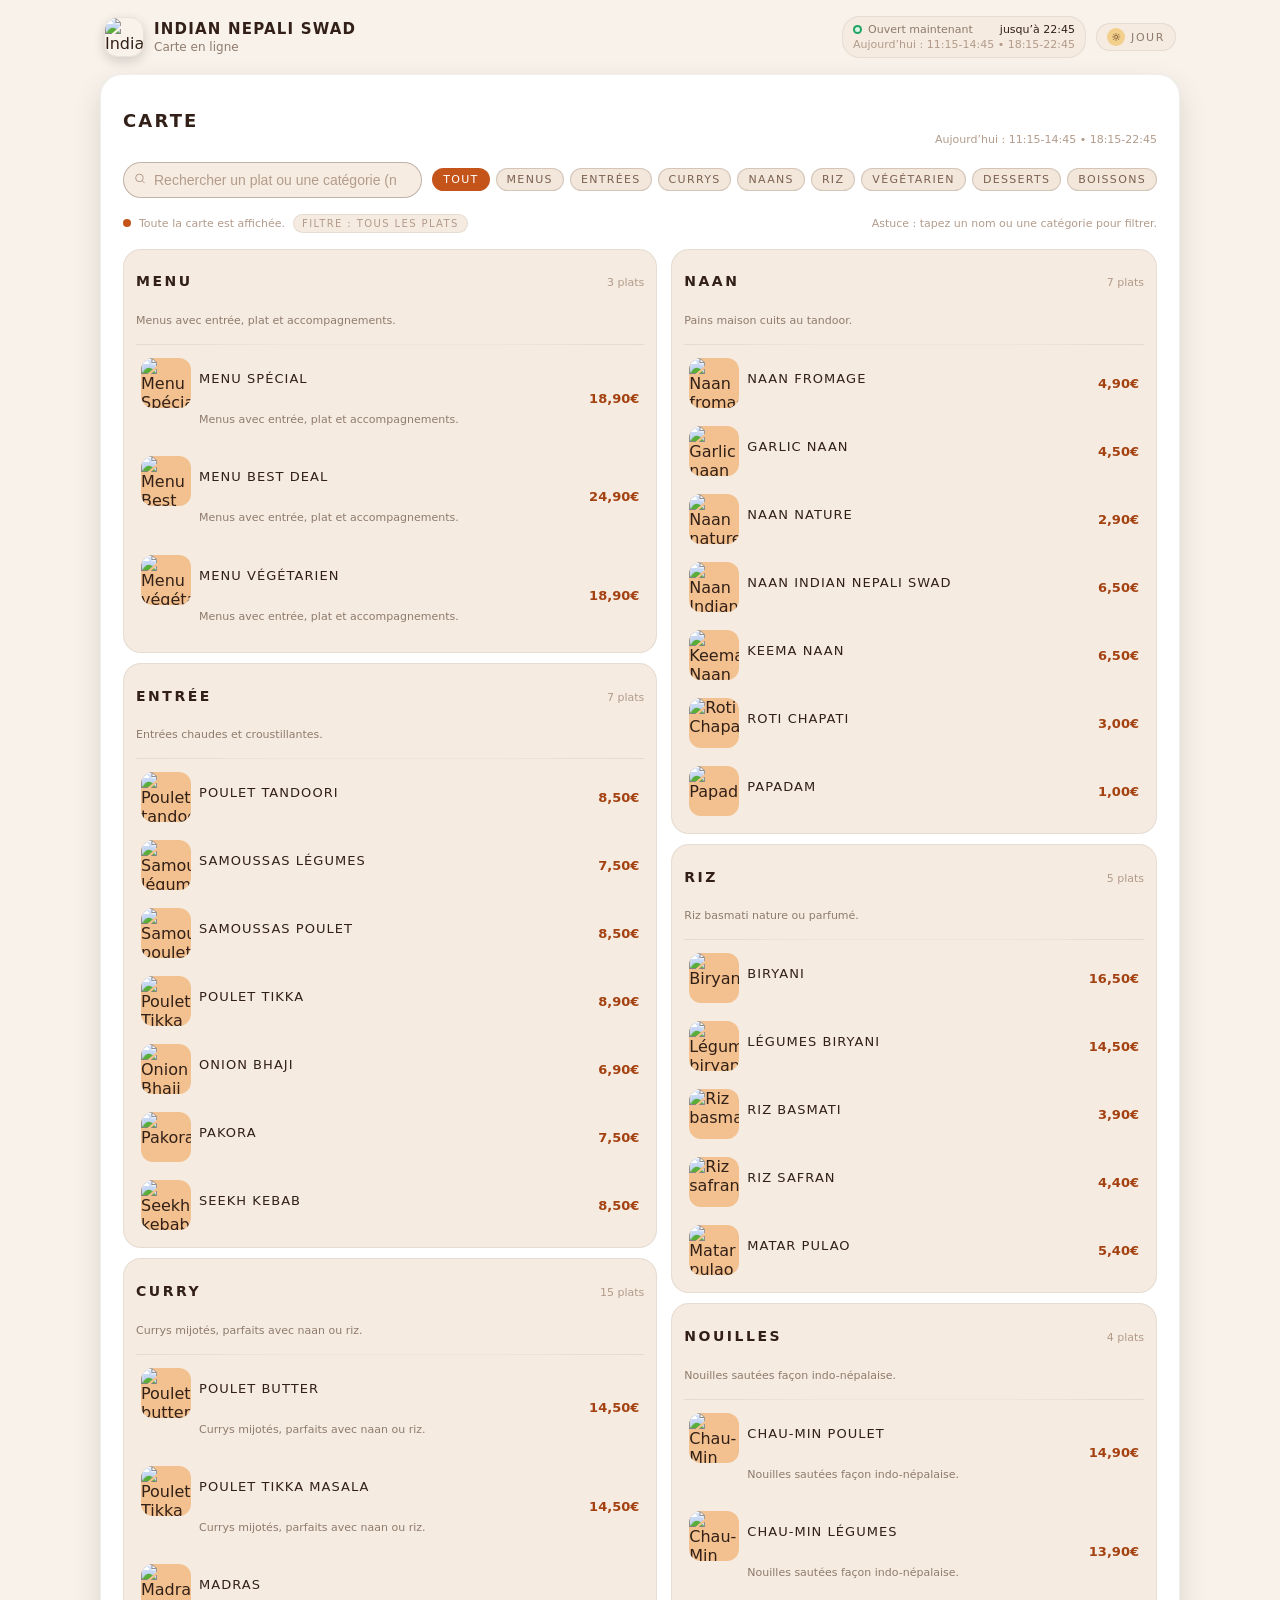
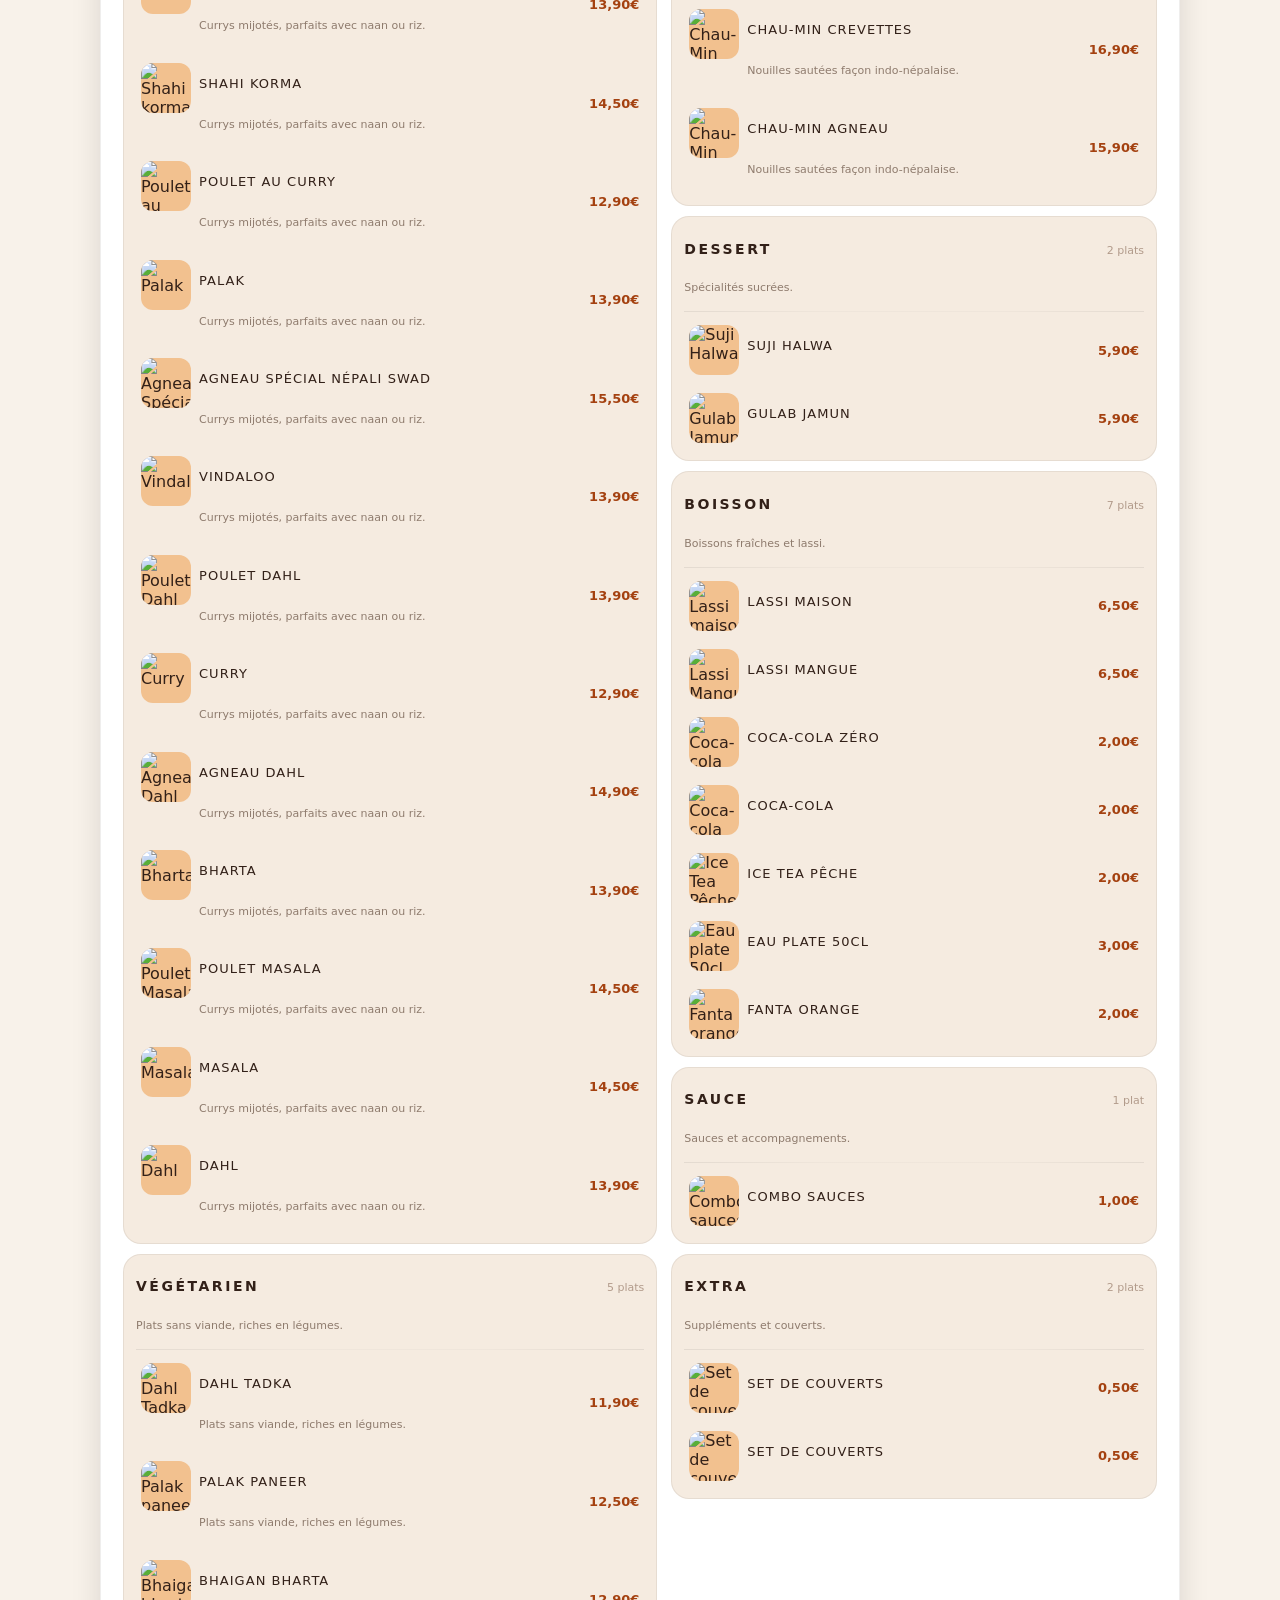
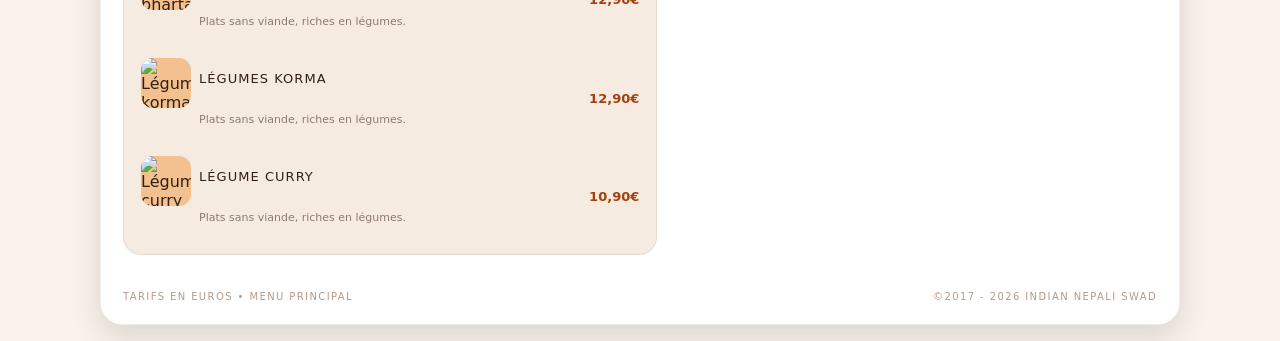
==== menu/index.html @ db327023 "Change greeting from 'Hello' to 'Goodbye'" ====
<!DOCTYPE html>
<html lang="fr">
<head>
  <meta charset="UTF-8">
  <title>Indian Nepali Swad – Carte en ligne</title>
  <meta name="viewport" content="width=device-width, initial-scale=1">

  <style>
    /* =========================================================================
       THEME TOKENS
       ========================================================================= */

    :root {
      --page-max-width: 1080px;

      --radius-xl: 22px;
      --radius-lg: 18px;
      --radius-md: 12px;
      --radius-pill: 999px;

      --transition-fast: 0.15s ease-out;
      --transition-med: 0.22s ease-out;

      --font-sans: system-ui, -apple-system, BlinkMacSystemFont, "SF Pro Text",
        "Segoe UI", sans-serif;

      /* LIGHT THEME */
      --bg-page: #f8f2ea;
      --bg-surface: #ffffff;
      --bg-soft: #f5ebe0;
      --bg-muted: #f1e3d5;

      --border-subtle: rgba(55, 37, 25, 0.08);
      --border-strong: rgba(55, 37, 25, 0.18);

      --text-main: #322018;
      --text-soft: #8e7b6d;
      --text-mute: #b29b8b;

      --accent: #c4541a;
      --accent-soft: rgba(197, 84, 26, 0.1);
      --accent-strong: #a44110;
      --accent-border: rgba(197, 84, 26, 0.4);

      --price-color: #a44110;

      --chip-bg: #f3e6da;
      --chip-border: rgba(50, 30, 18, 0.16);
      --chip-text: #7b6252;
      --chip-active-bg: #c4541a;
      --chip-active-text: #ffffff;

      --search-bg: #f7ece1;
      --search-border: rgba(50, 30, 18, 0.28);
      --search-placeholder: #b39c8b;

      --item-bg-hover: rgba(197, 84, 26, 0.04);
      --item-border: rgba(50, 30, 18, 0.08);
    }

    :root[data-theme="dark"] {
      --bg-page: #110f10;
      --bg-surface: #181416;
      --bg-soft: #211b1e;
      --bg-muted: #241c1f;

      --border-subtle: rgba(255, 255, 255, 0.06);
      --border-strong: rgba(255, 255, 255, 0.14);

      --text-main: #f6ede4;
      --text-soft: #c3b2a6;
      --text-mute: #9b8776;

      --accent: #ff9442;
      --accent-soft: rgba(255, 148, 66, 0.12);
      --accent-strong: #ffc25e;
      --accent-border: rgba(255, 194, 94, 0.6);

      --price-color: #ffc25e;

      --chip-bg: #22181d;
      --chip-border: rgba(255, 255, 255, 0.14);
      --chip-text: #d1bfb0;
      --chip-active-bg: #ff9442;
      --chip-active-text: #1b0f0b;

      --search-bg: #241c21;
      --search-border: rgba(255, 255, 255, 0.24);
      --search-placeholder: #a38d7c;

      --item-bg-hover: rgba(255, 148, 66, 0.09);
      --item-border: rgba(255, 255, 255, 0.1);
    }

    /* =========================================================================
       BASE
       ========================================================================= */

    *, *::before, *::after {
      box-sizing: border-box;
    }

    html, body {
      margin: 0;
      padding: 0;
    }

    body {
      font-family: var(--font-sans);
      background: var(--bg-page);
      color: var(--text-main);
      min-height: 100vh;
      display: flex;
      justify-content: center;
      padding: 16px;
      transition: background var(--transition-med), color var(--transition-med);
    }

    img {
      max-width: 100%;
      display: block;
    }

    button {
      font-family: inherit;
    }

    a {
      color: inherit;
      text-decoration: none;
    }

    /* =========================================================================
       LAYOUT
       ========================================================================= */

    .app {
      width: 100%;
      max-width: var(--page-max-width);
      margin: 0 auto;
      display: flex;
      flex-direction: column;
      gap: 14px;
    }

    @media (min-width: 900px) {
      .app {
        gap: 16px;
      }
    }

    /* =========================================================================
       HEADER (logo + theme + horaires)
       ========================================================================= */

    .top-bar {
      display: flex;
      align-items: center;
      justify-content: space-between;
      gap: 12px;
      padding-inline: 4px;
    }

    .brand-side {
      display: flex;
      align-items: center;
      gap: 10px;
    }

    .brand-logo {
      width: 40px;
      height: 40px;
      border-radius: 14px;
      overflow: hidden;
      border: 1px solid var(--border-subtle);
      box-shadow: 0 4px 12px rgba(0, 0, 0, 0.16);
      flex-shrink: 0;
    }

    .brand-logo img {
      width: 100%;
      height: 100%;
      object-fit: cover;
    }

    .brand-text {
      display: flex;
      flex-direction: column;
      gap: 2px;
    }

    .brand-name {
      font-size: 15px;
      font-weight: 600;
      letter-spacing: 0.08em;
      text-transform: uppercase;
    }

    .brand-sub {
      font-size: 12px;
      color: var(--text-soft);
    }

    .right-side {
      display: flex;
      align-items: center;
      gap: 10px;
    }

    .hours-badge {
      display: inline-flex;
      flex-direction: column;
      gap: 2px;
      padding: 6px 10px;
      border-radius: var(--radius-lg);
      border: 1px solid var(--border-subtle);
      background: var(--bg-soft);
      font-size: 11px;
      color: var(--text-soft);
      min-width: 150px;
    }

    .hours-line {
      display: flex;
      align-items: center;
      justify-content: space-between;
      gap: 6px;
    }

    .hours-status {
      display: inline-flex;
      align-items: center;
      gap: 6px;
    }

    .status-dot {
      width: 9px;
      height: 9px;
      border-radius: 50%;
      background: #1fa463;
      position: relative;
    }

    .status-dot::after {
      content: "";
      position: absolute;
      inset: 2px;
      border-radius: inherit;
      background: #dbf6e7;
    }

    :root[data-theme="dark"] .status-dot::after {
      background: #13261a;
    }

    .hours-label {
      font-size: 11px;
    }

    .hours-now {
      font-weight: 500;
      color: var(--text-main);
    }

    .hours-range {
      font-size: 11px;
      color: var(--text-mute);
    }

    .theme-toggle {
      border-radius: var(--radius-pill);
      border: 1px solid var(--border-subtle);
      background: var(--bg-soft);
      padding: 4px 8px;
      display: inline-flex;
      align-items: center;
      gap: 6px;
      cursor: pointer;
      font-size: 11px;
      color: var(--text-soft);
      transition: background var(--transition-fast), border-color var(--transition-fast), color var(--transition-fast);
      min-width: 80px;
      justify-content: center;
    }

    .theme-toggle-thumb {
      width: 18px;
      height: 18px;
      border-radius: 50%;
      background: #f3cf8c;
      display: flex;
      align-items: center;
      justify-content: center;
      font-size: 11px;
      color: #4e2a11;
    }

    :root[data-theme="dark"] .theme-toggle-thumb {
      background: #f7d889;
    }

    .theme-toggle-label {
      text-transform: uppercase;
      letter-spacing: 0.14em;
    }

    /* =========================================================================
       SHEET
       ========================================================================= */

    .sheet {
      background: var(--bg-surface);
      border-radius: var(--radius-xl);
      border: 1px solid var(--border-subtle);
      box-shadow: 0 12px 30px rgba(0, 0, 0, 0.12);
      padding: 16px 14px 18px;
      display: flex;
      flex-direction: column;
      gap: 14px;
      position: relative;
      overflow: hidden;
    }

    :root[data-theme="dark"] .sheet {
      box-shadow: 0 16px 40px rgba(0, 0, 0, 0.7);
    }

    @media (min-width: 900px) {
      .sheet {
        padding: 20px 22px 22px;
        gap: 16px;
      }
    }

    .sheet-inner {
      position: relative;
      z-index: 1;
      display: flex;
      flex-direction: column;
      gap: 16px;
    }

    /* =========================================================================
       SHEET TITLE
       ========================================================================= */

    .sheet-header {
      display: flex;
      flex-wrap: wrap;
      align-items: flex-end;
      justify-content: space-between;
      gap: 10px;
    }

    .sheet-title-block {
      display: flex;
      flex-direction: column;
      gap: 4px;
    }

    .sheet-title {
      font-size: 18px;
      font-weight: 600;
      letter-spacing: 0.12em;
      text-transform: uppercase;
    }

    .sheet-subtitle {
      font-size: 12px;
      color: var(--text-soft);
      max-width: 340px;
      line-height: 1.4;
    }

    .sheet-meta {
      font-size: 11px;
      color: var(--text-mute);
      text-align: right;
    }

    /* =========================================================================
       SEARCH & FILTERS
       ========================================================================= */

    .search-row {
      display: flex;
      flex-wrap: wrap;
      align-items: center;
      justify-content: space-between;
      gap: 10px;
    }

    .search-box {
      flex: 1 1 240px;
      min-width: 220px;
      position: relative;
    }

    .search-input {
      width: 100%;
      border-radius: var(--radius-pill);
      border: 1px solid var(--search-border);
      background: var(--search-bg);
      padding: 9px 10px 9px 30px;
      font-size: 14px;
      color: var(--text-main);
      outline: none;
      transition: border-color var(--transition-fast), box-shadow var(--transition-fast), background var(--transition-fast);
    }

    .search-input::placeholder {
      color: var(--search-placeholder);
    }

    .search-input:focus {
      border-color: var(--accent-border);
      box-shadow: 0 0 0 1px var(--accent-border);
      background: #fff9f1;
    }

    :root[data-theme="dark"] .search-input:focus {
      background: #2a2226;
    }

    .search-icon {
      position: absolute;
      left: 10px;
      top: 50%;
      transform: translateY(-50%);
      pointer-events: none;
    }

    .search-icon svg {
      width: 14px;
      height: 14px;
      stroke: var(--text-mute);
      stroke-width: 1.7;
      fill: none;
    }

    .chips-row {
      display: flex;
      flex-wrap: wrap;
      gap: 6px;
      justify-content: flex-end;
    }

    .chip {
      border-radius: var(--radius-pill);
      border: 1px solid var(--chip-border);
      background: var(--chip-bg);
      color: var(--chip-text);
      padding: 4px 10px;
      font-size: 11px;
      cursor: pointer;
      text-transform: uppercase;
      letter-spacing: 0.12em;
      transition: background var(--transition-fast), color var(--transition-fast), border-color var(--transition-fast), transform var(--transition-fast);
      white-space: nowrap;
    }

    .chip:hover {
      transform: translateY(-1px);
      border-color: var(--accent-border);
    }

    .chip--active {
      background: var(--chip-active-bg);
      color: var(--chip-active-text);
      border-color: transparent;
    }

    /* =========================================================================
       STATUS
       ========================================================================= */

    .search-status {
      font-size: 11px;
      color: var(--text-mute);
      display: flex;
      align-items: center;
      justify-content: space-between;
      flex-wrap: wrap;
      gap: 6px;
    }

    .search-status-left {
      display: flex;
      align-items: center;
      gap: 8px;
      flex-wrap: wrap;
    }

    .status-dot-small {
      width: 8px;
      height: 8px;
      border-radius: 50%;
      background: var(--accent);
    }

    .status-pill {
      border-radius: var(--radius-pill);
      border: 1px solid var(--border-subtle);
      background: var(--bg-soft);
      padding: 3px 8px;
      text-transform: uppercase;
      letter-spacing: 0.14em;
      font-size: 10px;
    }

    .search-status-right strong {
      color: var(--accent-strong);
    }

    /* =========================================================================
       GRID SECTIONS
       ========================================================================= */

    .sections-grid {
      display: grid;
      grid-template-columns: minmax(0, 1.1fr) minmax(0, 1fr);
      gap: 14px;
    }

    @media (max-width: 840px) {
      .sections-grid {
        grid-template-columns: minmax(0, 1fr);
      }
    }

    .sections-column {
      display: flex;
      flex-direction: column;
      gap: 10px;
    }

    .section-card {
      border-radius: var(--radius-lg);
      border: 1px solid var(--border-subtle);
      background: var(--bg-soft);
      padding: 10px 10px 8px;
      display: flex;
      flex-direction: column;
      gap: 6px;
    }

    @media (min-width: 900px) {
      .section-card {
        padding: 12px 12px 10px;
      }
    }

    .section-header {
      display: flex;
      align-items: baseline;
      justify-content: space-between;
      gap: 10px;
    }

    .section-head-left {
      display: flex;
      flex-direction: column;
      gap: 2px;
    }

    .section-title {
      font-size: 14px;
      text-transform: uppercase;
      letter-spacing: 0.18em;
    }

    .section-subtitle {
      font-size: 11px;
      color: var(--text-soft);
    }

    .section-count {
      font-size: 11px;
      color: var(--text-mute);
      white-space: nowrap;
    }

    .section-divider {
      height: 1px;
      background: linear-gradient(
        90deg,
        rgba(0, 0, 0, 0.12),
        rgba(0, 0, 0, 0.04) 30%,
        rgba(0, 0, 0, 0.04) 70%,
        rgba(0, 0, 0, 0.12)
      );
      opacity: 0.6;
    }

    :root[data-theme="dark"] .section-divider {
      background: linear-gradient(
        90deg,
        rgba(255, 255, 255, 0.16),
        rgba(255, 255, 255, 0.04) 30%,
        rgba(255, 255, 255, 0.04) 70%,
        rgba(255, 255, 255, 0.16)
      );
    }

    .section-list {
      display: flex;
      flex-direction: column;
      gap: 4px;
    }

    /* =========================================================================
       MENU ITEM
       ========================================================================= */

    .menu-item {
      position: relative;
      display: grid;
      grid-template-columns: minmax(0, 1.6fr) auto;
      gap: 6px 10px;
      align-items: center;
      border-radius: var(--radius-md);
      padding: 6px 4px;
      border: 1px solid transparent;
      transition: background var(--transition-fast), border-color var(--transition-fast), box-shadow var(--transition-fast), transform var(--transition-fast);
      cursor: pointer;
    }

    .menu-item-main {
      display: flex;
      align-items: flex-start;
      gap: 8px;
      min-width: 0;
    }

    .menu-item-media {
      width: 50px;
      height: 50px;
      border-radius: var(--radius-md);
      overflow: hidden;
      background: #f2c18f;
      flex-shrink: 0;
    }

    .menu-item-img {
      width: 100%;
      height: 100%;
      object-fit: cover;
      display: block;
      transition: transform var(--transition-med), opacity var(--transition-med);
    }

    .menu-item-text {
      min-width: 0;
      display: flex;
      flex-direction: column;
      gap: 2px;
    }

    .menu-item-name {
      font-size: 13px;
      text-transform: uppercase;
      letter-spacing: 0.08em;
      font-weight: 500;
    }

    .menu-item-desc {
      font-size: 11px;
      color: var(--text-soft);
      max-width: 320px;
      line-height: 1.4;
    }

    .menu-item-price {
      font-size: 13px;
      font-weight: 600;
      color: var(--price-color);
      text-align: right;
      white-space: nowrap;
    }

    .menu-item::after {
      content: "";
      position: absolute;
      inset: 0;
      border-radius: inherit;
      border: 1px solid transparent;
      pointer-events: none;
      transition: border-color var(--transition-fast), box-shadow var(--transition-fast);
    }

    .menu-item:hover {
      background: var(--item-bg-hover);
      border-color: var(--item-border);
      box-shadow: 0 6px 18px rgba(0, 0, 0, 0.12);
      transform: translateY(-1px);
    }

    .menu-item:hover::after {
      border-color: var(--accent-border);
      box-shadow: 0 0 0 1px var(--accent-border);
    }

    .menu-item:hover .menu-item-img {
      transform: scale(1.05);
      opacity: 0.96;
    }

    .menu-item-link {
      position: absolute;
      inset: 0;
      z-index: 2;
    }

    @media (max-width: 520px) {
      .menu-item {
        grid-template-columns: minmax(0, 1.5fr) auto;
        padding-inline: 2px;
      }
      .menu-item-media {
        width: 46px;
        height: 46px;
      }
      .menu-item-name {
        font-size: 12px;
      }
      .menu-item-price {
        font-size: 12px;
      }
      .menu-item-desc {
        font-size: 10px;
      }
    }

    /* =========================================================================
       EMPTY NOTICE
       ========================================================================= */

    .empty-notice {
      margin-top: 6px;
      border-radius: var(--radius-md);
      border: 1px dashed var(--border-strong);
      background: var(--bg-soft);
      padding: 8px 10px;
      font-size: 11px;
      color: var(--text-soft);
    }

    .empty-notice strong {
      color: var(--accent-strong);
    }

    .empty-notice small {
      display: block;
      margin-top: 4px;
      font-size: 10px;
      text-transform: uppercase;
      letter-spacing: 0.14em;
    }

    /* =========================================================================
       FOOTER
       ========================================================================= */

    .sheet-footer {
      font-size: 10px;
      color: var(--text-mute);
      display: flex;
      align-items: center;
      justify-content: space-between;
      flex-wrap: wrap;
      gap: 6px;
      padding-top: 4px;
      text-transform: uppercase;
      letter-spacing: 0.14em;
    }

    .sheet-footer strong {
      color: var(--accent-strong);
    }
  </style>
</head>

<body>
<div class="app">

  <!-- HEADER -->
  <header class="top-bar">
    <div class="brand-side">
      <a href="https://www.indian-nepaliswad.fr/" class="brand-logo" aria-label="Indian Nepali Swad – site officiel">
        <img src="https://www.indian-nepaliswad.fr/etc/apple-touch-icon.png" alt="Indian Nepali Swad logo">
      </a>
      <div class="brand-text">
        <div class="brand-name">Indian Nepali Swad</div>
        <div class="brand-sub">Carte en ligne</div>
      </div>
    </div>

    <div class="right-side">
      <div class="hours-badge" aria-live="polite" id="hoursBadge">
        <div class="hours-line">
          <div class="hours-status">
            <div class="status-dot" id="statusDot" aria-hidden="true"></div>
            <span class="hours-label" id="statusLabel">Chargement…</span>
          </div>
          <span class="hours-now" id="hoursNow"></span>
        </div>
        <div class="hours-range" id="hoursRange">–</div>
      </div>

      <button type="button" class="theme-toggle" id="themeToggle" aria-label="Basculer le thème">
        <div class="theme-toggle-thumb" id="themeThumb">☼</div>
        <span class="theme-toggle-label" id="themeLabel">Jour</span>
      </button>
    </div>
  </header>

  <!-- SHEET -->
  <main class="sheet">
    <div class="sheet-inner">

      <!-- TITLE -->
      <section class="sheet-header">
        <div class="sheet-title-block">
          <h1 class="sheet-title">Carte</h1>
        </div>
        <div class="sheet-meta" id="sheetMeta">
          – 
        </div>
      </section>

      <!-- SEARCH / FILTERS -->
      <section class="search-row" aria-label="Recherche et filtres">
        <div class="search-box">
          <span class="search-icon">
            <svg viewBox="0 0 24 24" aria-hidden="true">
              <circle cx="11" cy="11" r="6.5"></circle>
              <line x1="16" y1="16" x2="20" y2="20"></line>
            </svg>
          </span>
          <input
            id="searchInput"
            class="search-input"
            type="search"
            autocomplete="off"
            placeholder="Rechercher un plat ou une catégorie (naan, menu, curry...)"
          >
        </div>
        <div class="chips-row" id="chipRow">
          <button class="chip chip--active" type="button" data-tag="all">Tout</button>
          <button class="chip" type="button" data-tag="Menu">Menus</button>
          <button class="chip" type="button" data-tag="Entrée">Entrées</button>
          <button class="chip" type="button" data-tag="Curry">Currys</button>
          <button class="chip" type="button" data-tag="Naan">Naans</button>
          <button class="chip" type="button" data-tag="Riz">Riz</button>
          <button class="chip" type="button" data-tag="Végétarien">Végétarien</button>
          <button class="chip" type="button" data-tag="Dessert">Desserts</button>
          <button class="chip" type="button" data-tag="Boisson">Boissons</button>
        </div>
      </section>

      <!-- STATUS -->
      <section class="search-status" aria-live="polite">
        <div class="search-status-left">
          <span class="status-dot-small"></span>
          <span id="resultCountLabel">Toute la carte est affichée.</span>
          <span class="status-pill" id="activeTagLabel">Filtre : Tous les plats</span>
        </div>
        <div class="search-status-right" id="queryInfoLabel">
          Astuce : tapez quelques lettres d’un plat ou d’une catégorie.
        </div>
      </section>

      <!-- GRID -->
      <section class="sections-grid" aria-label="Sections du menu">
        <div class="sections-column" id="leftColumn"></div>
        <div class="sections-column" id="rightColumn"></div>
      </section>

      <!-- EMPTY NOTICE -->
      <div id="emptyNoticeContainer"></div>

      <!-- FOOTER -->
      <footer class="sheet-footer">
        <span>Tarifs en euros • Menu principal</span>
        <span>&copy;2017 - 2026 Indian Nepali Swad</span>
      </footer>
    </div>
  </main>

</div>

<script>
  // ===========================================================================
  // Storage keys & helper
  // ===========================================================================

  const STORAGE_KEYS = {
    THEME: "ins_theme",
    COOKIES: "ins_cookies",
    SEARCHES: "ins_recent_searches",
    SEARCHES_ENABLED: "ins_searches_enabled"
  };

  const storage = {
    get(key, fallback = null) {
      try {
        const raw = localStorage.getItem(key);
        if (raw === null) return fallback;
        return JSON.parse(raw);
      } catch {
        return fallback;
      }
    },
    set(key, value) {
      try {
        localStorage.setItem(key, JSON.stringify(value));
      } catch {
        // ignore
      }
    }
  };

  // ===========================================================================
  // Horaires
  // ===========================================================================

  const horaires = {
    1: ["11:15-14:45", "18:15-22:45"], // lundi
    2: ["11:15-14:45", "18:15-22:45"], // mardi
    3: ["11:15-14:45", "18:15-22:45"], // mercredi
    4: ["11:15-14:45", "18:15-22:45"], // jeudi
    5: ["11:15-14:45", "18:15-22:45"], // vendredi
    6: ["11:15-14:45", "18:15-22:45"], // samedi
    0: ["11:15-14:45", "18:15-22:45"]  // dimanche
  };

  function parseTimeToMinutes(str) {
    const [h, m] = str.split(":").map(Number);
    return h * 60 + m;
  }

  function isNowInRange(rangeStr) {
    const [start, end] = rangeStr.split("-");
    const now = new Date();
    const minutes = now.getHours() * 60 + now.getMinutes();
    const startM = parseTimeToMinutes(start);
    const endM = parseTimeToMinutes(end);
    return minutes >= startM && minutes <= endM;
  }

  function describeTodayHours() {
    const now = new Date();
    const day = now.getDay(); // 0–6
    const todayRanges = horaires[day];

    if (!todayRanges || !todayRanges.length) {
      return {
        open: false,
        label: "Fermé aujourd’hui",
        now: "",
        full: "–"
      };
    }

    const openNow = todayRanges.some(r => isNowInRange(r));
    const label = openNow ? "Ouvert maintenant" : "Fermé pour le moment";
    const prettyRanges = todayRanges.join(" • ");

    let nowLabel = "";
    if (openNow) {
      const minutes = now.getHours() * 60 + now.getMinutes();
      const [currentRange] = todayRanges.filter(r => isNowInRange(r));
      const [, end] = currentRange.split("-");
      nowLabel = `jusqu’à ${end}`;
    } else {
      nowLabel = "voir horaires";
    }

    return {
      open: openNow,
      label,
      now: nowLabel,
      full: `Aujourd’hui : ${prettyRanges}`
    };
  }

  function updateHoursUI() {
    const statusDot = document.getElementById("statusDot");
    const statusLabel = document.getElementById("statusLabel");
    const hoursNow = document.getElementById("hoursNow");
    const hoursRange = document.getElementById("hoursRange");
    const sheetMeta = document.getElementById("sheetMeta");

    const info = describeTodayHours();
    statusLabel.textContent = info.label;
    hoursNow.textContent = info.now;
    hoursRange.textContent = info.full;
    sheetMeta.textContent = info.full;

    statusDot.style.opacity = info.open ? "1" : "0.4";
  }

  // ===========================================================================
  // Theme
  // ===========================================================================

  const themeToggle = document.getElementById("themeToggle");
  const themeThumb = document.getElementById("themeThumb");
  const themeLabel = document.getElementById("themeLabel");

  function applyTheme(theme) {
    const t = theme === "dark" ? "dark" : "light";
    document.documentElement.setAttribute("data-theme", t);
    themeThumb.textContent = t === "dark" ? "☾" : "☼";
    themeLabel.textContent = t === "dark" ? "Soir" : "Jour";
  }

  function initTheme() {
    const stored = storage.get(STORAGE_KEYS.THEME, null);
    if (stored === "dark" || stored === "light") {
      applyTheme(stored);
    } else {
      const prefersDark = window.matchMedia &&
        window.matchMedia("(prefers-color-scheme: dark)").matches;
      applyTheme(prefersDark ? "dark" : "light");
    }

    themeToggle.addEventListener("click", () => {
      const current = document.documentElement.getAttribute("data-theme") === "dark"
        ? "dark"
        : "light";
      const next = current === "dark" ? "light" : "dark";
      applyTheme(next);
      storage.set(STORAGE_KEYS.THEME, next);
    });
  }

  // ===========================================================================
  // Data
  // ===========================================================================

  const products = [
    {name:"Menu Spécial",price:"18,90€",link:"./menu/?q=Menu+Spécial",image:"https://www.indian-nepaliswad.fr/37%20menu%20special.jpg",tag:"Menu"},
    {name:"Menu Best Deal",price:"24,90€",link:"./menu/?q=Menu+Best+Deal",image:"https://www.indian-nepaliswad.fr/39%20menu%20best%20deal.jpg",tag:"Menu"},
    {name:"Menu végétarien",price:"18,90€",link:"./menu/?q=Menu+végétarien",image:"https://www.indian-nepaliswad.fr/menuveg.jpg",tag:"Menu"},
    {name:"Combo sauces",price:"1,00€",link:"./menu/?q=Combo+de+3+sauces",image:"https://www.indian-nepaliswad.fr/42%20sauces.jpg",tag:"Sauce"},
    {name:"Set de couverts",price:"0,50€",link:"./menu/?q=Set+de+couverts",image:"https://www.indian-nepaliswad.fr/10%20naan%20garlic.jpg",tag:"Extra"},
    {name:"Naan fromage",price:"4,90€",link:"./menu/?q=Naan+fromage",image:"https://www.indian-nepaliswad.fr/12 naan fromage.jpg",tag:"Naan"},
    {name:"Garlic naan",price:"4,50€",link:"./menu/?q=Garlic+naan",image:"https://www.indian-nepaliswad.fr/9%20naan%20nepalais.jpg",tag:"Naan"},
    {name:"Naan nature",price:"2,90€",link:"./menu/?q=Naan+nature",image:"https://www.indian-nepaliswad.fr/11 naan nature.jpg",tag:"Naan"},
    {name:"Naan Indian Nepali Swad",price:"6,50€",link:"./menu/?q=Naan+Indian+Nepali+Swad",image:"https://www.indian-nepaliswad.fr/9 naan nepalais.jpg",tag:"Naan"},
    {name:"Keema Naan",price:"6,50€",link:"./menu/?q=Keema+Naan",image:"https://www.indian-nepaliswad.fr/10 naan garlic.jpg",tag:"Naan"},
    {name:"Roti Chapati",price:"3,00€",link:"./menu/?q=Roti+Chapati",image:"https://www.indian-nepaliswad.fr/etc/apple-touch-icon.png",tag:"Naan"},
    {name:"Papadam",price:"1,00€",link:"./menu/?q=Papadam",image:"https://www.indian-nepaliswad.fr/etc/apple-touch-icon.png",tag:"Naan"},
    {name:"Poulet tandoori",price:"8,50€",link:"./menu/?q=Poulet+tandoori",image:"https://www.indian-nepaliswad.fr/etc/apple-touch-icon.png",tag:"Entrée"},
    {name:"Samoussas légumes",price:"7,50€",link:"./menu/?q=Samoussas+légumes",image:"https://www.indian-nepaliswad.fr/etc/apple-touch-icon.png",tag:"Entrée"},
    {name:"Samoussas poulet",price:"8,50€",link:"./menu/?q=Samoussas+poulet",image:"https://www.indian-nepaliswad.fr/etc/apple-touch-icon.png",tag:"Entrée"},
    {name:"Poulet Tikka",price:"8,90€",link:"./menu/?q=Poulet+Tikka",image:"https://www.indian-nepaliswad.fr/etc/apple-touch-icon.png",tag:"Entrée"},
    {name:"Onion Bhaji",price:"6,90€",link:"./menu/?q=Onion+Bhaji",image:"https://www.indian-nepaliswad.fr/etc/apple-touch-icon.png",tag:"Entrée"},
    {name:"Pakora",price:"7,50€",link:"./menu/?q=Pakora",image:"https://www.indian-nepaliswad.fr/etc/apple-touch-icon.png",tag:"Entrée"},
    {name:"Seekh kebab",price:"8,50€",link:"./menu/?q=Seekh+kebab",image:"https://www.indian-nepaliswad.fr/etc/apple-touch-icon.png",tag:"Entrée"},
    {name:"Poulet butter",price:"14,50€",link:"./menu/?q=Poulet+butter",image:"https://www.indian-nepaliswad.fr/etc/apple-touch-icon.png",tag:"Curry"},
    {name:"Poulet Tikka Masala",price:"14,50€",link:"./menu/?q=Poulet+Tikka+Masala",image:"https://www.indian-nepaliswad.fr/etc/apple-touch-icon.png",tag:"Curry"},
    {name:"Madras",price:"13,90€",link:"./menu/?q=Madras",image:"https://www.indian-nepaliswad.fr/etc/apple-touch-icon.png",tag:"Curry"},
    {name:"Shahi korma",price:"14,50€",link:"./menu/?q=Shahi+korma",image:"https://www.indian-nepaliswad.fr/etc/apple-touch-icon.png",tag:"Curry"},
    {name:"Biryani",price:"16,50€",link:"./menu/?q=Biryani",image:"https://www.indian-nepaliswad.fr/etc/apple-touch-icon.png",tag:"Riz"},
    {name:"Poulet au curry",price:"12,90€",link:"./menu/?q=Poulet+au+curry",image:"https://www.indian-nepaliswad.fr/etc/apple-touch-icon.png",tag:"Curry"},
    {name:"Palak",price:"13,90€",link:"./menu/?q=Palak",image:"https://www.indian-nepaliswad.fr/etc/apple-touch-icon.png",tag:"Curry"},
    {name:"Agneau Spécial Népali Swad",price:"15,50€",link:"./menu/?q=Agneau+Spécial+Népali+Swad",image:"https://www.indian-nepaliswad.fr/etc/apple-touch-icon.png",tag:"Curry"},
    {name:"Vindaloo",price:"13,90€",link:"./menu/?q=Vindaloo",image:"https://www.indian-nepaliswad.fr/etc/apple-touch-icon.png",tag:"Curry"},
    {name:"Poulet Dahl",price:"13,90€",link:"./menu/?q=Poulet+Dahl",image:"https://www.indian-nepaliswad.fr/etc/apple-touch-icon.png",tag:"Curry"},
    {name:"Curry",price:"12,90€",link:"./menu/?q=Curry",image:"https://www.indian-nepaliswad.fr/etc/apple-touch-icon.png",tag:"Curry"},
    {name:"Agneau Dahl",price:"14,90€",link:"./menu/?q=Agneau+Dahl",image:"https://www.indian-nepaliswad.fr/etc/apple-touch-icon.png",tag:"Curry"},
    {name:"Bharta",price:"13,90€",link:"./menu/?q=Bharta",image:"https://www.indian-nepaliswad.fr/etc/apple-touch-icon.png",tag:"Curry"},
    {name:"Poulet Masala",price:"14,50€",link:"./menu/?q=Poulet+Masala",image:"https://www.indian-nepaliswad.fr/etc/apple-touch-icon.png",tag:"Curry"},
    {name:"Masala",price:"14,50€",link:"./menu/?q=Masala",image:"https://www.indian-nepaliswad.fr/etc/apple-touch-icon.png",tag:"Curry"},
    {name:"Dahl",price:"13,90€",link:"./menu/?q=Dahl",image:"https://www.indian-nepaliswad.fr/etc/apple-touch-icon.png",tag:"Curry"},
    {name:"Dahl Tadka",price:"11,90€",link:"./menu/?q=Dahl+Tadka",image:"https://www.indian-nepaliswad.fr/etc/apple-touch-icon.png",tag:"Végétarien"},
    {name:"Palak paneer",price:"12,50€",link:"./menu/?q=Palak+paneer",image:"https://www.indian-nepaliswad.fr/etc/apple-touch-icon.png",tag:"Végétarien"},
    {name:"Bhaigan bharta",price:"12,90€",link:"./menu/?q=Bhaigan+bharta",image:"https://www.indian-nepaliswad.fr/etc/apple-touch-icon.png",tag:"Végétarien"},
    {name:"Légumes biryani",price:"14,50€",link:"./menu/?q=Légumes+biryani",image:"https://www.indian-nepaliswad.fr/etc/apple-touch-icon.png",tag:"Riz"},
    {name:"Légumes korma",price:"12,90€",link:"./menu/?q=Légumes+korma",image:"https://www.indian-nepaliswad.fr/etc/apple-touch-icon.png",tag:"Végétarien"},
    {name:"Légume curry",price:"10,90€",link:"./menu/?q=Légume+curry",image:"https://www.indian-nepaliswad.fr/etc/apple-touch-icon.png",tag:"Végétarien"},
    {name:"Chau-Min poulet",price:"14,90€",link:"./menu/?q=Chau-Min+poulet",image:"https://www.indian-nepaliswad.fr/etc/apple-touch-icon.png",tag:"Nouilles"},
    {name:"Chau-Min légumes",price:"13,90€",link:"./menu/?q=Chau-Min+légumes",image:"https://www.indian-nepaliswad.fr/etc/apple-touch-icon.png",tag:"Nouilles"},
    {name:"Chau-Min crevettes",price:"16,90€",link:"./menu/?q=Chau-Min+crevettes",image:"https://www.indian-nepaliswad.fr/etc/apple-touch-icon.png",tag:"Nouilles"},
    {name:"Chau-Min agneau",price:"15,90€",link:"./menu/?q=Chau-Min+agneau",image:"https://www.indian-nepaliswad.fr/etc/apple-touch-icon.png",tag:"Nouilles"},
    {name:"Riz basmati",price:"3,90€",link:"./menu/?q=Riz+basmati",image:"https://www.indian-nepaliswad.fr/etc/apple-touch-icon.png",tag:"Riz"},
    {name:"Riz safran",price:"4,40€",link:"./menu/?q=Riz+safran",image:"https://www.indian-nepaliswad.fr/etc/apple-touch-icon.png",tag:"Riz"},
    {name:"Matar pulao",price:"5,40€",link:"./menu/?q=Matar+pulao",image:"https://www.indian-nepaliswad.fr/etc/apple-touch-icon.png",tag:"Riz"},
    {name:"Suji Halwa",price:"5,90€",link:"./menu/?q=Suji+Halwa",image:"https://www.indian-nepaliswad.fr/etc/apple-touch-icon.png",tag:"Dessert"},
    {name:"Gulab Jamun",price:"5,90€",link:"./menu/?q=Gulab+Jamun",image:"https://www.indian-nepaliswad.fr/etc/apple-touch-icon.png",tag:"Dessert"},
    {name:"Lassi maison",price:"6,50€",link:"./menu/?q=Lassi+maison",image:"https://www.indian-nepaliswad.fr/etc/apple-touch-icon.png",tag:"Boisson"},
    {name:"Lassi Mangue",price:"6,50€",link:"./menu/?q=Lassi+Mangue",image:"https://www.indian-nepaliswad.fr/etc/apple-touch-icon.png",tag:"Boisson"},
    {name:"Coca-cola zéro",price:"2,00€",link:"./menu/?q=Coca-cola+zéro",image:"https://www.indian-nepaliswad.fr/etc/apple-touch-icon.png",tag:"Boisson"},
    {name:"Coca-cola",price:"2,00€",link:"./menu/?q=Coca-cola",image:"https://www.indian-nepaliswad.fr/etc/apple-touch-icon.png",tag:"Boisson"},
    {name:"Ice Tea Pêche",price:"2,00€",link:"./menu/?q=Ice+Tea+Pêche",image:"https://www.indian-nepaliswad.fr/etc/apple-touch-icon.png",tag:"Boisson"},
    {name:"Eau plate 50cl",price:"3,00€",link:"./menu/?q=Eau+plate+50cl",image:"https://www.indian-nepaliswad.fr/etc/apple-touch-icon.png",tag:"Boisson"},
    {name:"Fanta orange",price:"2,00€",link:"./menu/?q=Fanta+orange",image:"https://www.indian-nepaliswad.fr/etc/apple-touch-icon.png",tag:"Boisson"},
    {name:"Set de couverts",price:"0,50€",link:"./menu/?q=Set+de+couverts",image:"https://www.indian-nepaliswad.fr/etc/apple-touch-icon.png",tag:"Extra"}
  ];

  const tagDescriptions = {
    "Menu": "Menus avec entrée, plat et accompagnements.",
    "Entrée": "Entrées chaudes et croustillantes.",
    "Curry": "Currys mijotés, parfaits avec naan ou riz.",
    "Naan": "Pains maison cuits au tandoor.",
    "Riz": "Riz basmati nature ou parfumé.",
    "Végétarien": "Plats sans viande, riches en légumes.",
    "Nouilles": "Nouilles sautées façon indo-népalaise.",
    "Dessert": "Spécialités sucrées.",
    "Boisson": "Boissons fraîches et lassi.",
    "Sauce": "Sauces et accompagnements.",
    "Extra": "Suppléments et couverts."
  };

  const leftTags = ["Menu", "Entrée", "Curry", "Végétarien"];
  const rightTags = ["Naan", "Riz", "Nouilles", "Dessert", "Boisson", "Sauce", "Extra"];

  // ===========================================================================
  // DOM
  // ===========================================================================

  const searchInput = document.getElementById("searchInput");
  const chipRow = document.getElementById("chipRow");
  const leftColumn = document.getElementById("leftColumn");
  const rightColumn = document.getElementById("rightColumn");
  const resultCountLabel = document.getElementById("resultCountLabel");
  const activeTagLabel = document.getElementById("activeTagLabel");
  const queryInfoLabel = document.getElementById("queryInfoLabel");
  const emptyNoticeContainer = document.getElementById("emptyNoticeContainer");

  // ===========================================================================
  // Helpers
  // ===========================================================================

  function normalize(str) {
    return str
      .toString()
      .toLowerCase()
      .normalize("NFD")
      .replace(/[\u0300-\u036f]/g, "");
  }

  function debounce(fn, delay) {
    let timer;
    return function(...args) {
      clearTimeout(timer);
      timer = setTimeout(() => fn.apply(this, args), delay);
    };
  }

  function groupByTag(items) {
    const map = {};
    for (const item of items) {
      (map[item.tag] || (map[item.tag] = [])).push(item);
    }
    return map;
  }

  // ===========================================================================
  // Filtering
  // ===========================================================================

  let state = {
    tag: "all",
    query: ""
  };

  function filterProducts(list, query, tag) {
    const q = normalize(query.trim());
    const hasQ = q.length > 0;

    return list.filter(item => {
      const tagOk = tag === "all" ? true : item.tag === tag;
      if (!hasQ) return tagOk;

      const nameN = normalize(item.name);
      const tagN = normalize(item.tag);
      return tagOk && (nameN.includes(q) || tagN.includes(q));
    });
  }

  // ===========================================================================
  // Rendering
  // ===========================================================================

  function buildItemHTML(p) {
    const wantDesc = ["Menu", "Curry", "Végétarien", "Nouilles"].includes(p.tag);
    const desc = wantDesc ? (tagDescriptions[p.tag] || "") : "";

    return `
      <article class="menu-item">
        <a class="menu-item-link" href="${p.link}" aria-label="${p.name} – ${p.price}"></a>
        <div class="menu-item-main">
          <div class="menu-item-media">
            <img src="${p.image}" alt="${p.name}" class="menu-item-img">
          </div>
          <div class="menu-item-text">
            <h3 class="menu-item-name">${p.name}</h3>
            ${desc ? `<p class="menu-item-desc">${desc}</p>` : ""}
          </div>
        </div>
        <div class="menu-item-price">${p.price}</div>
      </article>
    `;
  }

  function buildSectionHTML(tag, items) {
    if (!items || !items.length) return "";
    const desc = tagDescriptions[tag] || "";
    const count = items.length;
    return `
      <section class="section-card">
        <header class="section-header">
          <div class="section-head-left">
            <h2 class="section-title">${tag}</h2>
            ${desc ? `<p class="section-subtitle">${desc}</p>` : ""}
          </div>
          <div class="section-count">${count} plat${count > 1 ? "s" : ""}</div>
        </header>
        <div class="section-divider"></div>
        <div class="section-list">
          ${items.map(buildItemHTML).join("")}
        </div>
      </section>
    `;
  }

  function renderMenu(list, query, tag) {
    const grouped = groupByTag(list);
    const leftHTML = leftTags.map(t => buildSectionHTML(t, grouped[t])).join("");
    const rightHTML = rightTags.map(t => buildSectionHTML(t, grouped[t])).join("");
    leftColumn.innerHTML = leftHTML;
    rightColumn.innerHTML = rightHTML;

    // Status
    if (!query && tag === "all") {
      resultCountLabel.textContent = "Toute la carte est affichée.";
      activeTagLabel.textContent = "Filtre : Tous les plats";
      queryInfoLabel.textContent = "Astuce : tapez un nom ou une catégorie pour filtrer.";
    } else {
      resultCountLabel.textContent = `${list.length} résultat${list.length > 1 ? "s" : ""} affiché${list.length > 1 ? "s" : ""}.`;
      const tagLabel = tag === "all" ? "Tous les plats" : tag;
      activeTagLabel.textContent = `Filtre : ${tagLabel}`;
      if (query) {
        queryInfoLabel.innerHTML = `Recherche : <strong>${query}</strong>`;
      } else {
        queryInfoLabel.textContent = "Filtre par catégorie sans texte de recherche.";
      }
    }

    emptyNoticeContainer.innerHTML = "";
  }

  function showEmpty(query) {
    emptyNoticeContainer.innerHTML = `
      <div class="empty-notice">
        <strong>Aucun plat trouvé pour « ${query} ».</strong>
        <small>La carte complète reste affichée pour poursuivre la navigation.</small>
      </div>
    `;
    renderMenu(products, "", "all");
  }

  // ===========================================================================
  // Interaction
  // ===========================================================================

  function applyFilters() {
    const filtered = filterProducts(products, state.query, state.tag);
    if (!filtered.length && (state.query || state.tag !== "all")) {
      showEmpty(state.query);
    } else {
      renderMenu(filtered, state.query, state.tag);
    }
  }

  const debouncedApply = debounce(applyFilters, 130);

  searchInput.addEventListener("input", (e) => {
    state.query = e.target.value;
    debouncedApply();
  });

  chipRow.addEventListener("click", (e) => {
    const chip = e.target.closest(".chip");
    if (!chip) return;
    const tag = chip.dataset.tag || "all";
    state.tag = tag;
    chipRow.querySelectorAll(".chip").forEach(c => c.classList.remove("chip--active"));
    chip.classList.add("chip--active");
    applyFilters();
  });

  function initFromUrl() {
    const params = new URLSearchParams(window.location.search);
    const q = params.get("q");
    if (q) {
      const decoded = decodeURIComponent(q.replace(/\+/g, " "));
      state.query = decoded;
      searchInput.value = decoded;
    }
    applyFilters();
  }

  // ===========================================================================
  // Init
  // ===========================================================================

  initTheme();
  updateHoursUI();
  initFromUrl();
</script>

</body>
</html>
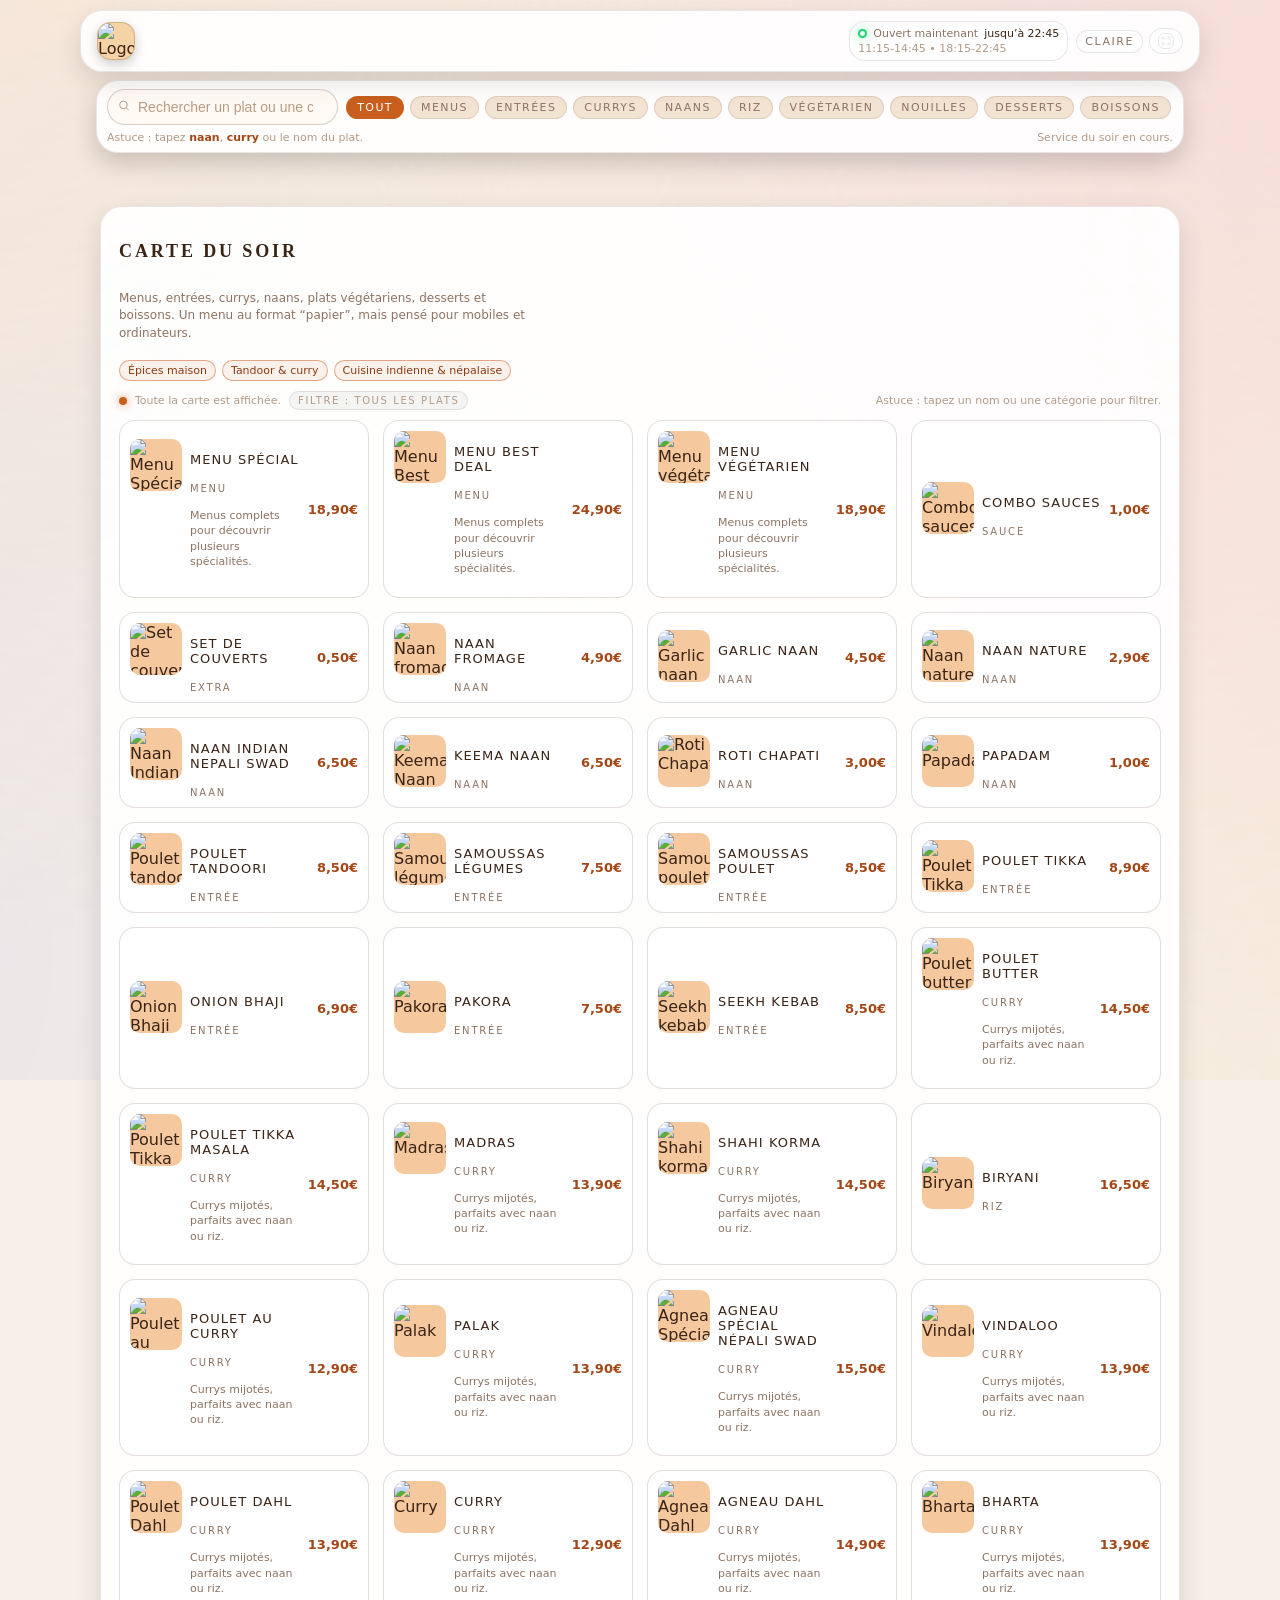
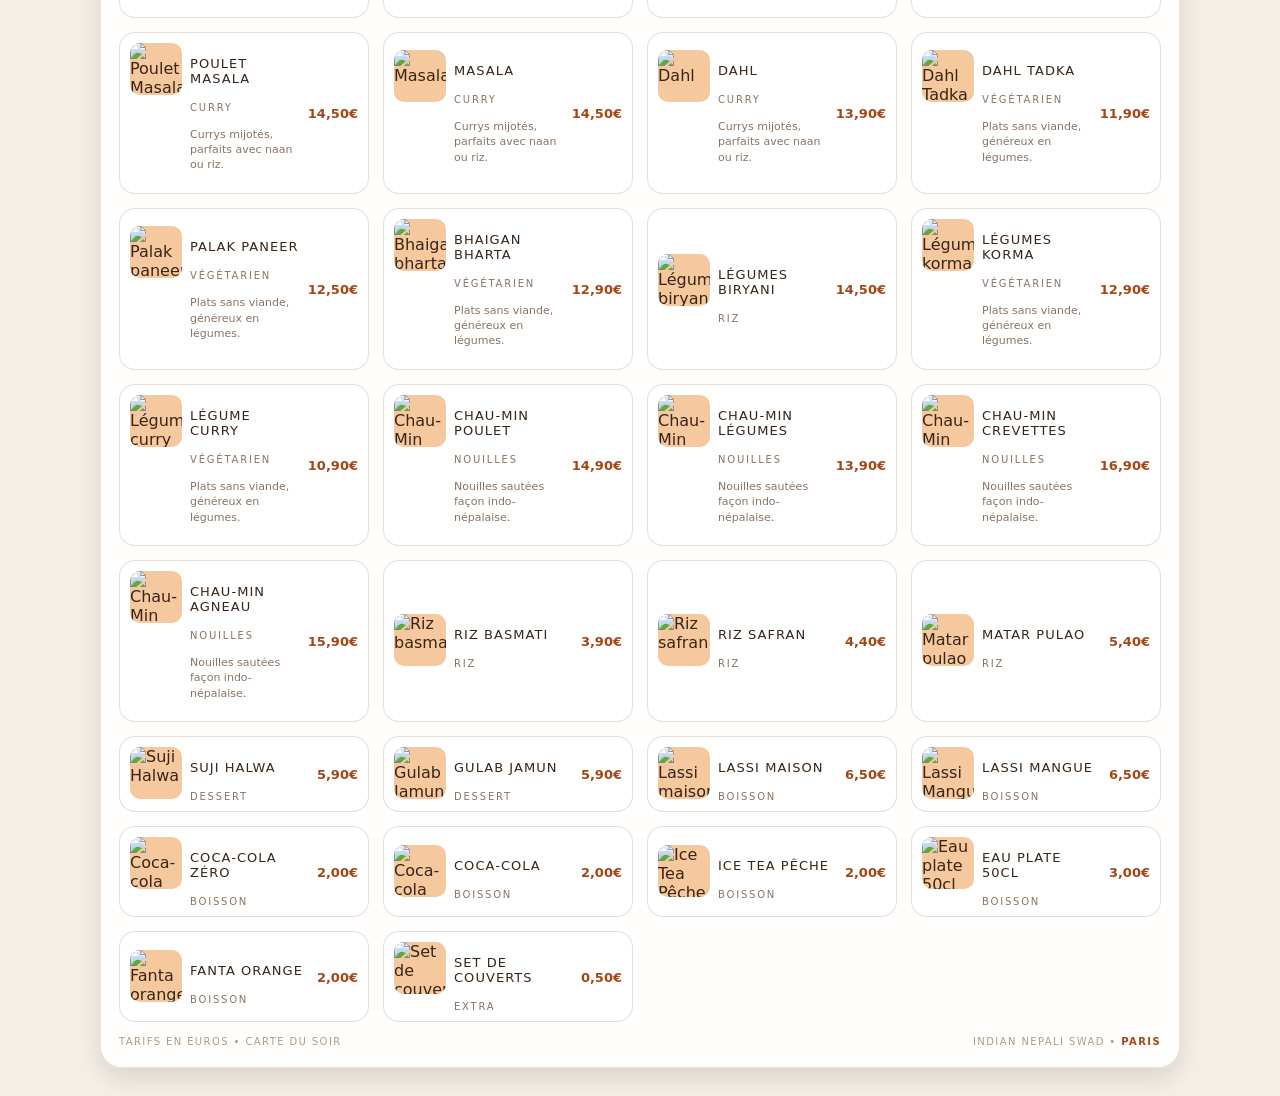
==== commit b5cfedf0: "Update index.html" ====
--- a/menu/index.html
+++ b/menu/index.html
@@ -11,85 +11,95 @@
        ========================================================================= */
 
     :root {
-      --page-max-width: 1080px;
+      --page-max-width: 1120px;
 
       --radius-xl: 22px;
-      --radius-lg: 18px;
-      --radius-md: 12px;
+      --radius-lg: 16px;
+      --radius-md: 10px;
       --radius-pill: 999px;
 
       --transition-fast: 0.15s ease-out;
       --transition-med: 0.22s ease-out;
 
-      --font-sans: system-ui, -apple-system, BlinkMacSystemFont, "SF Pro Text",
-        "Segoe UI", sans-serif;
-
-      /* LIGHT THEME */
-      --bg-page: #f8f2ea;
-      --bg-surface: #ffffff;
-      --bg-soft: #f5ebe0;
-      --bg-muted: #f1e3d5;
-
-      --border-subtle: rgba(55, 37, 25, 0.08);
-      --border-strong: rgba(55, 37, 25, 0.18);
-
-      --text-main: #322018;
-      --text-soft: #8e7b6d;
-      --text-mute: #b29b8b;
-
-      --accent: #c4541a;
-      --accent-soft: rgba(197, 84, 26, 0.1);
-      --accent-strong: #a44110;
-      --accent-border: rgba(197, 84, 26, 0.4);
-
-      --price-color: #a44110;
-
-      --chip-bg: #f3e6da;
-      --chip-border: rgba(50, 30, 18, 0.16);
-      --chip-text: #7b6252;
-      --chip-active-bg: #c4541a;
-      --chip-active-text: #ffffff;
-
-      --search-bg: #f7ece1;
-      --search-border: rgba(50, 30, 18, 0.28);
-      --search-placeholder: #b39c8b;
-
-      --item-bg-hover: rgba(197, 84, 26, 0.04);
-      --item-border: rgba(50, 30, 18, 0.08);
+      --font-sans: system-ui, -apple-system, BlinkMacSystemFont,
+        "SF Pro Text", "Segoe UI", sans-serif;
+      --font-serif: "Georgia", "Times New Roman", serif;
+
+      /* Warm light theme */
+      --bg-page: #f6efe7;
+      --bg-surface: rgba(255, 255, 255, 0.92);
+      --bg-surface-strong: #ffffff;
+      --bg-glass: rgba(255, 255, 255, 0.92);
+      --bg-chip: #f3e3d3;
+      --bg-chip-active: #c85f1f;
+      --bg-tag: rgba(0, 0, 0, 0.04);
+
+      --border-subtle: rgba(80, 52, 34, 0.12);
+      --border-strong: rgba(80, 52, 34, 0.22);
+
+      --text-main: #3a2416;
+      --text-soft: #8d7362;
+      --text-mute: #b39a85;
+
+      --accent: #c85f1f;
+      --accent-soft: rgba(200, 95, 31, 0.13);
+      --accent-strong: #a34717;
+      --accent-border: rgba(200, 95, 31, 0.5);
+
+      --price-color: #a34717;
+
+      --search-bg: rgba(255, 250, 244, 0.98);
+      --search-border: rgba(80, 52, 34, 0.22);
+      --search-placeholder: #b99d85;
+
+      --card-bg: rgba(255, 255, 255, 0.96);
+      --card-bg-hover: rgba(248, 239, 231, 0.98);
+      --card-border: rgba(80, 52, 34, 0.16);
+
+      --badge-bg: rgba(200, 95, 31, 0.08);
+      --badge-text: #8a3b11;
+
+      --grid-gap: 14px;
+      --shadow-soft: 0 10px 26px rgba(0, 0, 0, 0.12);
     }
 
     :root[data-theme="dark"] {
-      --bg-page: #110f10;
-      --bg-surface: #181416;
-      --bg-soft: #211b1e;
-      --bg-muted: #241c1f;
-
-      --border-subtle: rgba(255, 255, 255, 0.06);
-      --border-strong: rgba(255, 255, 255, 0.14);
-
-      --text-main: #f6ede4;
-      --text-soft: #c3b2a6;
-      --text-mute: #9b8776;
+      /* Dark glass + warm accents */
+      --bg-page: #050307;
+      --bg-surface: rgba(12, 9, 18, 0.92);
+      --bg-surface-strong: rgba(14, 11, 22, 0.98);
+      --bg-glass: rgba(16, 12, 26, 0.94);
+      --bg-chip: rgba(25, 18, 36, 0.96);
+      --bg-chip-active: #ff9442;
+      --bg-tag: rgba(255, 255, 255, 0.04);
+
+      --border-subtle: rgba(255, 255, 255, 0.12);
+      --border-strong: rgba(255, 255, 255, 0.22);
+
+      --text-main: #f7eee4;
+      --text-soft: #c8b4a4;
+      --text-mute: #9f8774;
 
       --accent: #ff9442;
-      --accent-soft: rgba(255, 148, 66, 0.12);
-      --accent-strong: #ffc25e;
-      --accent-border: rgba(255, 194, 94, 0.6);
-
-      --price-color: #ffc25e;
-
-      --chip-bg: #22181d;
-      --chip-border: rgba(255, 255, 255, 0.14);
-      --chip-text: #d1bfb0;
-      --chip-active-bg: #ff9442;
-      --chip-active-text: #1b0f0b;
-
-      --search-bg: #241c21;
+      --accent-soft: rgba(255, 148, 66, 0.18);
+      --accent-strong: #ffc75e;
+      --accent-border: rgba(255, 199, 94, 0.7);
+
+      --price-color: #ffc75e;
+
+      --search-bg: rgba(18, 13, 26, 0.95);
       --search-border: rgba(255, 255, 255, 0.24);
-      --search-placeholder: #a38d7c;
-
-      --item-bg-hover: rgba(255, 148, 66, 0.09);
-      --item-border: rgba(255, 255, 255, 0.1);
+      --search-placeholder: #aa8f7b;
+
+      --card-bg: rgba(21, 15, 32, 0.98);
+      --card-bg-hover: rgba(30, 19, 49, 0.98);
+      --card-border: rgba(255, 255, 255, 0.14);
+
+      --badge-bg: rgba(255, 148, 66, 0.12);
+      --badge-text: #fde0b3;
+
+      --grid-gap: 12px;
+      --shadow-soft: 0 14px 38px rgba(0, 0, 0, 0.8);
     }
 
     /* =========================================================================
@@ -107,13 +117,13 @@
 
     body {
       font-family: var(--font-sans);
+      min-height: 100vh;
+      display: flex;
+      justify-content: center;
       background: var(--bg-page);
       color: var(--text-main);
-      min-height: 100vh;
-      display: flex;
-      justify-content: center;
-      padding: 16px;
       transition: background var(--transition-med), color var(--transition-med);
+      overflow-x: hidden;
     }
 
     img {
@@ -131,50 +141,115 @@
     }
 
     /* =========================================================================
-       LAYOUT
+       ANIMATED BACKGROUND (subtle)
        ========================================================================= */
 
-    .app {
+    .bg-animated {
+      position: fixed;
+      inset: -20%;
+      background:
+        radial-gradient(circle at 10% 0%, rgba(255, 182, 116, 0.3), transparent 55%),
+        radial-gradient(circle at 90% 20%, rgba(255, 108, 140, 0.28), transparent 55%),
+        radial-gradient(circle at 0% 90%, rgba(122, 140, 255, 0.2), transparent 55%),
+        radial-gradient(circle at 100% 100%, rgba(255, 219, 144, 0.25), transparent 60%);
+      opacity: 0.45;
+      pointer-events: none;
+      z-index: 0;
+      animation: bgFloat 40s linear infinite alternate;
+    }
+
+    @keyframes bgFloat {
+      0%   { transform: translate3d(0, 0, 0) scale(1); }
+      50%  { transform: translate3d(-8px, 10px, 0) scale(1.02); }
+      100% { transform: translate3d(10px, -12px, 0) scale(1.04); }
+    }
+
+    :root[data-theme="dark"] .bg-animated {
+      opacity: 0.5;
+      background:
+        radial-gradient(circle at 10% 0%, rgba(255, 158, 94, 0.38), transparent 55%),
+        radial-gradient(circle at 90% 15%, rgba(255, 90, 145, 0.32), transparent 55%),
+        radial-gradient(circle at 5% 100%, rgba(112, 160, 255, 0.24), transparent 60%),
+        radial-gradient(circle at 100% 100%, rgba(255, 210, 126, 0.3), transparent 60%);
+    }
+
+    /* =========================================================================
+       APP WRAPPER
+       ========================================================================= */
+
+    .app-root {
+      position: relative;
+      z-index: 1;
       width: 100%;
       max-width: var(--page-max-width);
       margin: 0 auto;
-      display: flex;
-      flex-direction: column;
-      gap: 14px;
+      padding: 82px 12px 20px;
     }
 
     @media (min-width: 900px) {
-      .app {
-        gap: 16px;
+      .app-root {
+        padding: 90px 20px 28px;
       }
     }
 
     /* =========================================================================
-       HEADER (logo + theme + horaires)
+       STICKY HEADER
        ========================================================================= */
 
+    .top-shell {
+      position: fixed;
+      inset-inline: 0;
+      top: 0;
+      z-index: 20;
+      display: flex;
+      justify-content: center;
+      pointer-events: none;
+    }
+
     .top-bar {
+      width: 100%;
+      max-width: var(--page-max-width);
+      margin: 10px 12px 0;
+      padding: 8px 10px;
+      border-radius: var(--radius-xl);
+      border: 1px solid var(--border-subtle);
+      background: var(--bg-glass);
+      box-shadow: var(--shadow-soft);
       display: flex;
       align-items: center;
       justify-content: space-between;
-      gap: 12px;
-      padding-inline: 4px;
+      gap: 10px;
+      pointer-events: auto;
+      backdrop-filter: blur(16px);
+    }
+
+    :root[data-theme="dark"] .top-bar {
+      background: var(--bg-glass);
+    }
+
+    @media (min-width: 900px) {
+      .top-bar {
+        margin-inline: 18px;
+        padding: 10px 16px;
+      }
     }
 
     .brand-side {
       display: flex;
       align-items: center;
       gap: 10px;
+      min-width: 0;
     }
 
     .brand-logo {
-      width: 40px;
-      height: 40px;
+      width: 38px;
+      height: 38px;
       border-radius: 14px;
       overflow: hidden;
-      border: 1px solid var(--border-subtle);
-      box-shadow: 0 4px 12px rgba(0, 0, 0, 0.16);
+      border: 1px solid var(--border-strong);
+      box-shadow: 0 4px 12px rgba(0, 0, 0, 0.2);
       flex-shrink: 0;
+      background: #f6d3a5;
     }
 
     .brand-logo img {
@@ -187,13 +262,17 @@
       display: flex;
       flex-direction: column;
       gap: 2px;
+      min-width: 0;
     }
 
     .brand-name {
       font-size: 15px;
       font-weight: 600;
-      letter-spacing: 0.08em;
+      letter-spacing: 0.09em;
       text-transform: uppercase;
+      white-space: nowrap;
+      overflow: hidden;
+      text-overflow: ellipsis;
     }
 
     .brand-sub {
@@ -201,26 +280,36 @@
       color: var(--text-soft);
     }
 
-    .right-side {
+    @media (max-width: 680px) {
+      .brand-name {
+        font-size: 14px;
+      }
+      .brand-sub {
+        font-size: 11px;
+      }
+    }
+
+    .top-right {
       display: flex;
       align-items: center;
-      gap: 10px;
-    }
-
-    .hours-badge {
+      gap: 8px;
+      flex-wrap: nowrap;
+    }
+
+    .hours-chip {
       display: inline-flex;
       flex-direction: column;
       gap: 2px;
-      padding: 6px 10px;
+      padding: 5px 8px;
       border-radius: var(--radius-lg);
       border: 1px solid var(--border-subtle);
-      background: var(--bg-soft);
+      background: var(--bg-surface);
       font-size: 11px;
       color: var(--text-soft);
-      min-width: 150px;
-    }
-
-    .hours-line {
+      min-width: 140px;
+    }
+
+    .hours-line-top {
       display: flex;
       align-items: center;
       justify-content: space-between;
@@ -237,8 +326,9 @@
       width: 9px;
       height: 9px;
       border-radius: 50%;
-      background: #1fa463;
+      background: #1fd073;
       position: relative;
+      box-shadow: 0 0 12px rgba(31, 208, 115, 0.6);
     }
 
     .status-dot::after {
@@ -246,11 +336,11 @@
       position: absolute;
       inset: 2px;
       border-radius: inherit;
-      background: #dbf6e7;
+      background: #e7fdf1;
     }
 
     :root[data-theme="dark"] .status-dot::after {
-      background: #13261a;
+      background: #13241c;
     }
 
     .hours-label {
@@ -258,19 +348,30 @@
     }
 
     .hours-now {
+      font-size: 11px;
       font-weight: 500;
       color: var(--text-main);
+      white-space: nowrap;
     }
 
     .hours-range {
       font-size: 11px;
       color: var(--text-mute);
-    }
-
-    .theme-toggle {
+      white-space: nowrap;
+      overflow: hidden;
+      text-overflow: ellipsis;
+    }
+
+    .header-controls {
+      display: flex;
+      align-items: center;
+      gap: 6px;
+    }
+
+    .btn-pill {
       border-radius: var(--radius-pill);
       border: 1px solid var(--border-subtle);
-      background: var(--bg-soft);
+      background: var(--bg-surface);
       padding: 4px 8px;
       display: inline-flex;
       align-items: center;
@@ -278,122 +379,120 @@
       cursor: pointer;
       font-size: 11px;
       color: var(--text-soft);
-      transition: background var(--transition-fast), border-color var(--transition-fast), color var(--transition-fast);
-      min-width: 80px;
-      justify-content: center;
+      transition: background var(--transition-fast), border-color var(--transition-fast), color var(--transition-fast), transform var(--transition-fast);
+      flex-shrink: 0;
+    }
+
+    .btn-pill:hover {
+      transform: translateY(-1px);
+      border-color: var(--accent-border);
     }
 
     .theme-toggle-thumb {
       width: 18px;
       height: 18px;
       border-radius: 50%;
-      background: #f3cf8c;
+      background: radial-gradient(circle at 30% 20%, #ffe4b2 0, #f8c472 48%, #b6571e 100%);
       display: flex;
       align-items: center;
       justify-content: center;
       font-size: 11px;
-      color: #4e2a11;
+      color: #4c2710;
     }
 
     :root[data-theme="dark"] .theme-toggle-thumb {
-      background: #f7d889;
-    }
-
-    .theme-toggle-label {
+      background: radial-gradient(circle at 30% 20%, #fdf1c3 0, #f4cf6a 48%, #a45d1a 100%);
+    }
+
+    .btn-pill-label {
       text-transform: uppercase;
       letter-spacing: 0.14em;
     }
 
+    .layout-toggle-indicator {
+      width: 16px;
+      height: 16px;
+      border-radius: 6px;
+      border: 1px solid var(--border-subtle);
+      display: grid;
+      grid-template-columns: repeat(2, 1fr);
+      gap: 2px;
+      padding: 2px;
+    }
+
+    .layout-toggle-indicator span {
+      border-radius: 3px;
+      background: rgba(0, 0, 0, 0.06);
+    }
+
+    :root[data-theme="dark"] .layout-toggle-indicator span {
+      background: rgba(255, 255, 255, 0.08);
+    }
+
+    .layout-toggle[data-mode="pdf"] .layout-toggle-indicator {
+      grid-template-columns: 1fr;
+    }
+
+    .layout-toggle[data-mode="pdf"] .layout-toggle-indicator span:nth-child(2) {
+      opacity: 0.3;
+    }
+
+    @media (max-width: 720px) {
+      .top-bar {
+        flex-wrap: wrap;
+        row-gap: 6px;
+      }
+    }
+
     /* =========================================================================
-       SHEET
+       FLOATING SEARCH BAR
        ========================================================================= */
 
-    .sheet {
-      background: var(--bg-surface);
+    .floating-search-shell {
+      position: fixed;
+      inset-inline: 0;
+      top: 80px;
+      display: flex;
+      justify-content: center;
+      z-index: 18;
+      pointer-events: none;
+    }
+
+    .floating-search {
+      width: 100%;
+      max-width: var(--page-max-width);
+      padding: 0 16px;
+      pointer-events: auto;
+    }
+
+    .search-card {
       border-radius: var(--radius-xl);
       border: 1px solid var(--border-subtle);
-      box-shadow: 0 12px 30px rgba(0, 0, 0, 0.12);
-      padding: 16px 14px 18px;
+      background: var(--bg-glass);
+      padding: 8px 10px;
       display: flex;
       flex-direction: column;
-      gap: 14px;
+      gap: 6px;
+      box-shadow: 0 10px 26px rgba(0, 0, 0, 0.18);
+      backdrop-filter: blur(16px);
+    }
+
+    :root[data-theme="dark"] .search-card {
+      background: var(--bg-glass);
+      box-shadow: 0 16px 36px rgba(0, 0, 0, 0.85);
+    }
+
+    .search-row {
+      display: flex;
+      align-items: center;
+      gap: 8px;
+      flex-wrap: wrap;
+    }
+
+    .search-box {
       position: relative;
-      overflow: hidden;
-    }
-
-    :root[data-theme="dark"] .sheet {
-      box-shadow: 0 16px 40px rgba(0, 0, 0, 0.7);
-    }
-
-    @media (min-width: 900px) {
-      .sheet {
-        padding: 20px 22px 22px;
-        gap: 16px;
-      }
-    }
-
-    .sheet-inner {
-      position: relative;
-      z-index: 1;
-      display: flex;
-      flex-direction: column;
-      gap: 16px;
-    }
-
-    /* =========================================================================
-       SHEET TITLE
-       ========================================================================= */
-
-    .sheet-header {
-      display: flex;
-      flex-wrap: wrap;
-      align-items: flex-end;
-      justify-content: space-between;
-      gap: 10px;
-    }
-
-    .sheet-title-block {
-      display: flex;
-      flex-direction: column;
-      gap: 4px;
-    }
-
-    .sheet-title {
-      font-size: 18px;
-      font-weight: 600;
-      letter-spacing: 0.12em;
-      text-transform: uppercase;
-    }
-
-    .sheet-subtitle {
-      font-size: 12px;
-      color: var(--text-soft);
-      max-width: 340px;
-      line-height: 1.4;
-    }
-
-    .sheet-meta {
-      font-size: 11px;
-      color: var(--text-mute);
-      text-align: right;
-    }
-
-    /* =========================================================================
-       SEARCH & FILTERS
-       ========================================================================= */
-
-    .search-row {
-      display: flex;
-      flex-wrap: wrap;
-      align-items: center;
-      justify-content: space-between;
-      gap: 10px;
-    }
-
-    .search-box {
-      flex: 1 1 240px;
-      min-width: 220px;
-      position: relative;
+      flex: 1 1 220px;
+      min-width: 0;
     }
 
     .search-input {
@@ -415,11 +514,11 @@
     .search-input:focus {
       border-color: var(--accent-border);
       box-shadow: 0 0 0 1px var(--accent-border);
-      background: #fff9f1;
+      background: #fff8f2;
     }
 
     :root[data-theme="dark"] .search-input:focus {
-      background: #2a2226;
+      background: rgba(32, 23, 46, 0.98);
     }
 
     .search-icon {
@@ -440,23 +539,40 @@
 
     .chips-row {
       display: flex;
-      flex-wrap: wrap;
+      flex-wrap: nowrap;
       gap: 6px;
-      justify-content: flex-end;
+      overflow-x: auto;
+      padding: 2px 2px 2px 0;
+      -webkit-overflow-scrolling: touch;
+      scrollbar-width: thin;
+    }
+
+    .chips-row::-webkit-scrollbar {
+      height: 3px;
+    }
+
+    .chips-row::-webkit-scrollbar-thumb {
+      background: rgba(0, 0, 0, 0.16);
+      border-radius: 999px;
+    }
+
+    :root[data-theme="dark"] .chips-row::-webkit-scrollbar-thumb {
+      background: rgba(255, 255, 255, 0.24);
     }
 
     .chip {
       border-radius: var(--radius-pill);
-      border: 1px solid var(--chip-border);
-      background: var(--chip-bg);
-      color: var(--chip-text);
+      border: 1px solid var(--border-subtle);
+      background: var(--bg-chip);
+      color: var(--text-soft);
       padding: 4px 10px;
       font-size: 11px;
       cursor: pointer;
       text-transform: uppercase;
-      letter-spacing: 0.12em;
+      letter-spacing: 0.13em;
+      white-space: nowrap;
+      flex-shrink: 0;
       transition: background var(--transition-fast), color var(--transition-fast), border-color var(--transition-fast), transform var(--transition-fast);
-      white-space: nowrap;
     }
 
     .chip:hover {
@@ -465,13 +581,106 @@
     }
 
     .chip--active {
-      background: var(--chip-active-bg);
-      color: var(--chip-active-text);
+      background: var(--bg-chip-active);
+      color: #fff;
       border-color: transparent;
     }
 
+    .search-hint {
+      font-size: 11px;
+      color: var(--text-mute);
+      display: flex;
+      justify-content: space-between;
+      gap: 10px;
+      flex-wrap: wrap;
+    }
+
+    .search-hint strong {
+      color: var(--accent-strong);
+    }
+
+    @media (max-width: 700px) {
+      .floating-search {
+        padding-inline: 12px;
+      }
+    }
+
     /* =========================================================================
-       STATUS
+       CONTENT SHELL
+       ========================================================================= */
+
+    .content-shell {
+      margin-top: 104px;
+    }
+
+    @media (min-width: 900px) {
+      .content-shell {
+        margin-top: 116px;
+      }
+    }
+
+    .sheet {
+      border-radius: var(--radius-xl);
+      border: 1px solid var(--border-subtle);
+      background: var(--bg-surface);
+      padding: 18px 12px 18px;
+      box-shadow: var(--shadow-soft);
+    }
+
+    :root[data-theme="dark"] .sheet {
+      background: var(--bg-surface-strong);
+    }
+
+    @media (min-width: 900px) {
+      .sheet {
+        padding: 22px 18px 20px;
+      }
+    }
+
+    /* =========================================================================
+       SHEET HEADER
+       ========================================================================= */
+
+    .sheet-header {
+      display: flex;
+      flex-direction: column;
+      gap: 4px;
+      margin-bottom: 10px;
+    }
+
+    .sheet-title {
+      font-family: var(--font-serif);
+      font-weight: 600;
+      font-size: 18px;
+      letter-spacing: 0.16em;
+      text-transform: uppercase;
+    }
+
+    .sheet-subtitle {
+      font-size: 12px;
+      color: var(--text-soft);
+      max-width: 420px;
+      line-height: 1.45;
+    }
+
+    .sheet-badge-row {
+      display: flex;
+      flex-wrap: wrap;
+      gap: 6px;
+      margin-top: 2px;
+    }
+
+    .sheet-badge {
+      border-radius: var(--radius-pill);
+      background: var(--badge-bg);
+      color: var(--badge-text);
+      padding: 3px 8px;
+      font-size: 11px;
+      border: 1px solid var(--accent-border);
+    }
+
+    /* =========================================================================
+       STATUS ROW
        ========================================================================= */
 
     .search-status {
@@ -482,6 +691,8 @@
       justify-content: space-between;
       flex-wrap: wrap;
       gap: 6px;
+      margin-top: 8px;
+      margin-bottom: 10px;
     }
 
     .search-status-left {
@@ -496,15 +707,16 @@
       height: 8px;
       border-radius: 50%;
       background: var(--accent);
+      box-shadow: 0 0 10px rgba(200, 95, 31, 0.7);
     }
 
     .status-pill {
       border-radius: var(--radius-pill);
       border: 1px solid var(--border-subtle);
-      background: var(--bg-soft);
+      background: var(--bg-tag);
       padding: 3px 8px;
       text-transform: uppercase;
-      letter-spacing: 0.14em;
+      letter-spacing: 0.16em;
       font-size: 10px;
     }
 
@@ -513,116 +725,32 @@
     }
 
     /* =========================================================================
-       GRID SECTIONS
+       GRID MENU LAYOUT
        ========================================================================= */
 
-    .sections-grid {
+    .menu-layout {
       display: grid;
-      grid-template-columns: minmax(0, 1.1fr) minmax(0, 1fr);
-      gap: 14px;
-    }
-
-    @media (max-width: 840px) {
-      .sections-grid {
-        grid-template-columns: minmax(0, 1fr);
-      }
-    }
-
-    .sections-column {
-      display: flex;
-      flex-direction: column;
-      gap: 10px;
-    }
-
-    .section-card {
+      grid-template-columns: repeat(auto-fill, minmax(220px, 1fr));
+      gap: var(--grid-gap);
+      align-items: stretch;
+    }
+
+    .menu-layout--pdf {
+      grid-template-columns: minmax(0, 1fr);
+    }
+
+    .menu-item-card {
+      position: relative;
       border-radius: var(--radius-lg);
-      border: 1px solid var(--border-subtle);
-      background: var(--bg-soft);
-      padding: 10px 10px 8px;
-      display: flex;
-      flex-direction: column;
-      gap: 6px;
-    }
-
-    @media (min-width: 900px) {
-      .section-card {
-        padding: 12px 12px 10px;
-      }
-    }
-
-    .section-header {
-      display: flex;
-      align-items: baseline;
-      justify-content: space-between;
-      gap: 10px;
-    }
-
-    .section-head-left {
-      display: flex;
-      flex-direction: column;
-      gap: 2px;
-    }
-
-    .section-title {
-      font-size: 14px;
-      text-transform: uppercase;
-      letter-spacing: 0.18em;
-    }
-
-    .section-subtitle {
-      font-size: 11px;
-      color: var(--text-soft);
-    }
-
-    .section-count {
-      font-size: 11px;
-      color: var(--text-mute);
-      white-space: nowrap;
-    }
-
-    .section-divider {
-      height: 1px;
-      background: linear-gradient(
-        90deg,
-        rgba(0, 0, 0, 0.12),
-        rgba(0, 0, 0, 0.04) 30%,
-        rgba(0, 0, 0, 0.04) 70%,
-        rgba(0, 0, 0, 0.12)
-      );
-      opacity: 0.6;
-    }
-
-    :root[data-theme="dark"] .section-divider {
-      background: linear-gradient(
-        90deg,
-        rgba(255, 255, 255, 0.16),
-        rgba(255, 255, 255, 0.04) 30%,
-        rgba(255, 255, 255, 0.04) 70%,
-        rgba(255, 255, 255, 0.16)
-      );
-    }
-
-    .section-list {
-      display: flex;
-      flex-direction: column;
-      gap: 4px;
-    }
-
-    /* =========================================================================
-       MENU ITEM
-       ========================================================================= */
-
-    .menu-item {
-      position: relative;
+      border: 1px solid var(--card-border);
+      background: var(--card-bg);
+      padding: 10px 10px 9px;
       display: grid;
       grid-template-columns: minmax(0, 1.6fr) auto;
-      gap: 6px 10px;
+      gap: 6px 8px;
       align-items: center;
-      border-radius: var(--radius-md);
-      padding: 6px 4px;
-      border: 1px solid transparent;
-      transition: background var(--transition-fast), border-color var(--transition-fast), box-shadow var(--transition-fast), transform var(--transition-fast);
       cursor: pointer;
+      transition: background var(--transition-fast), border-color var(--transition-fast), transform var(--transition-fast), box-shadow var(--transition-fast);
     }
 
     .menu-item-main {
@@ -633,11 +761,11 @@
     }
 
     .menu-item-media {
-      width: 50px;
-      height: 50px;
+      width: 52px;
+      height: 52px;
       border-radius: var(--radius-md);
       overflow: hidden;
-      background: #f2c18f;
+      background: #f5c89e;
       flex-shrink: 0;
     }
 
@@ -653,7 +781,7 @@
       min-width: 0;
       display: flex;
       flex-direction: column;
-      gap: 2px;
+      gap: 3px;
     }
 
     .menu-item-name {
@@ -663,10 +791,16 @@
       font-weight: 500;
     }
 
+    .menu-item-tag {
+      font-size: 10px;
+      color: var(--text-soft);
+      text-transform: uppercase;
+      letter-spacing: 0.18em;
+    }
+
     .menu-item-desc {
       font-size: 11px;
       color: var(--text-soft);
-      max-width: 320px;
       line-height: 1.4;
     }
 
@@ -678,29 +812,14 @@
       white-space: nowrap;
     }
 
-    .menu-item::after {
-      content: "";
-      position: absolute;
-      inset: 0;
-      border-radius: inherit;
-      border: 1px solid transparent;
-      pointer-events: none;
-      transition: border-color var(--transition-fast), box-shadow var(--transition-fast);
-    }
-
-    .menu-item:hover {
-      background: var(--item-bg-hover);
-      border-color: var(--item-border);
-      box-shadow: 0 6px 18px rgba(0, 0, 0, 0.12);
+    .menu-item-card:hover {
+      background: var(--card-bg-hover);
+      border-color: var(--accent-border);
+      box-shadow: 0 10px 24px rgba(0, 0, 0, 0.16);
       transform: translateY(-1px);
     }
 
-    .menu-item:hover::after {
-      border-color: var(--accent-border);
-      box-shadow: 0 0 0 1px var(--accent-border);
-    }
-
-    .menu-item:hover .menu-item-img {
+    .menu-item-card:hover .menu-item-img {
       transform: scale(1.05);
       opacity: 0.96;
     }
@@ -711,10 +830,46 @@
       z-index: 2;
     }
 
-    @media (max-width: 520px) {
-      .menu-item {
+    /* PDF-like mode */
+    .menu-layout--pdf .menu-item-card {
+      grid-template-columns: minmax(0, 1.1fr) auto;
+      border-radius: 0;
+      border-left: none;
+      border-right: none;
+      box-shadow: none;
+      background: transparent;
+      padding-inline: 0;
+    }
+
+    .menu-layout--pdf .menu-item-media {
+      display: none;
+    }
+
+    .menu-layout--pdf .menu-item-card:hover {
+      background: rgba(0, 0, 0, 0.02);
+      border-color: var(--card-border);
+      transform: none;
+      box-shadow: none;
+    }
+
+    .menu-layout--pdf .menu-item-name {
+      font-family: var(--font-serif);
+      font-size: 14px;
+      letter-spacing: 0.14em;
+    }
+
+    .menu-layout--pdf .menu-item-desc {
+      font-size: 11px;
+    }
+
+    .menu-layout--pdf .menu-item-price {
+      font-size: 13px;
+    }
+
+    @media (max-width: 560px) {
+      .menu-item-card {
         grid-template-columns: minmax(0, 1.5fr) auto;
-        padding-inline: 2px;
+        padding-inline: 8px;
       }
       .menu-item-media {
         width: 46px;
@@ -736,13 +891,17 @@
        ========================================================================= */
 
     .empty-notice {
-      margin-top: 6px;
+      margin-top: 8px;
       border-radius: var(--radius-md);
       border: 1px dashed var(--border-strong);
-      background: var(--bg-soft);
+      background: rgba(255, 255, 255, 0.6);
       padding: 8px 10px;
       font-size: 11px;
       color: var(--text-soft);
+    }
+
+    :root[data-theme="dark"] .empty-notice {
+      background: rgba(15, 10, 20, 0.96);
     }
 
     .empty-notice strong {
@@ -769,7 +928,7 @@
       justify-content: space-between;
       flex-wrap: wrap;
       gap: 6px;
-      padding-top: 4px;
+      margin-top: 14px;
       text-transform: uppercase;
       letter-spacing: 0.14em;
     }
@@ -781,25 +940,22 @@
 </head>
 
 <body>
-<div class="app">
-
-  <!-- HEADER -->
+<div class="bg-animated"></div>
+
+<!-- Sticky header -->
+<div class="top-shell">
   <header class="top-bar">
     <div class="brand-side">
       <a href="https://www.indian-nepaliswad.fr/" class="brand-logo" aria-label="Indian Nepali Swad – site officiel">
-        <img src="https://www.indian-nepaliswad.fr/etc/apple-touch-icon.png" alt="Indian Nepali Swad logo">
+        <img src="https://www.indian-nepaliswad.fr/etc/apple-touch-icon.png" alt="Logo Indian Nepali Swad">
       </a>
-      <div class="brand-text">
-        <div class="brand-name">Indian Nepali Swad</div>
-        <div class="brand-sub">Carte en ligne</div>
-      </div>
     </div>
 
-    <div class="right-side">
-      <div class="hours-badge" aria-live="polite" id="hoursBadge">
-        <div class="hours-line">
+    <div class="top-right">
+      <div class="hours-chip" id="hoursChip" aria-live="polite">
+        <div class="hours-line-top">
           <div class="hours-status">
-            <div class="status-dot" id="statusDot" aria-hidden="true"></div>
+            <div class="status-dot" id="statusDot"></div>
             <span class="hours-label" id="statusLabel">Chargement…</span>
           </div>
           <span class="hours-now" id="hoursNow"></span>
@@ -807,29 +963,26 @@
         <div class="hours-range" id="hoursRange">–</div>
       </div>
 
-      <button type="button" class="theme-toggle" id="themeToggle" aria-label="Basculer le thème">
-        <div class="theme-toggle-thumb" id="themeThumb">☼</div>
-        <span class="theme-toggle-label" id="themeLabel">Jour</span>
-      </button>
+      <div class="header-controls">
+        <button type="button" class="btn-pill" id="themeToggle" aria-label="Basculer le thème">
+          <span class="btn-pill-label" id="themeLabel"></span>
+        </button>
+
+        <button type="button" class="btn-pill layout-toggle" id="layoutToggle" data-mode="grid" aria-label="Basculer le mode d’affichage">
+          <div class="layout-toggle-indicator">
+            <span></span><span></span><span></span><span></span>
+          </div>
+        </button>
+      </div>
     </div>
   </header>
-
-  <!-- SHEET -->
-  <main class="sheet">
-    <div class="sheet-inner">
-
-      <!-- TITLE -->
-      <section class="sheet-header">
-        <div class="sheet-title-block">
-          <h1 class="sheet-title">Carte</h1>
-        </div>
-        <div class="sheet-meta" id="sheetMeta">
-          – 
-        </div>
-      </section>
-
-      <!-- SEARCH / FILTERS -->
-      <section class="search-row" aria-label="Recherche et filtres">
+</div>
+
+<!-- Floating search -->
+<div class="floating-search-shell">
+  <div class="floating-search">
+    <div class="search-card">
+      <div class="search-row">
         <div class="search-box">
           <span class="search-icon">
             <svg viewBox="0 0 24 24" aria-hidden="true">
@@ -853,12 +1006,35 @@
           <button class="chip" type="button" data-tag="Naan">Naans</button>
           <button class="chip" type="button" data-tag="Riz">Riz</button>
           <button class="chip" type="button" data-tag="Végétarien">Végétarien</button>
+          <button class="chip" type="button" data-tag="Nouilles">Nouilles</button>
           <button class="chip" type="button" data-tag="Dessert">Desserts</button>
           <button class="chip" type="button" data-tag="Boisson">Boissons</button>
         </div>
-      </section>
-
-      <!-- STATUS -->
+      </div>
+      <div class="search-hint">
+        <span>Astuce : tapez <strong>naan</strong>, <strong>curry</strong> ou le nom du plat.</span>
+        <span id="searchHintRight"></span>
+      </div>
+    </div>
+  </div>
+</div>
+
+<div class="app-root">
+  <div class="content-shell">
+    <main class="sheet">
+      <header class="sheet-header">
+        <h1 class="sheet-title">Carte du soir</h1>
+        <p class="sheet-subtitle">
+          Menus, entrées, currys, naans, plats végétariens, desserts et boissons. Un menu au format
+          “papier”, mais pensé pour mobiles et ordinateurs.
+        </p>
+        <div class="sheet-badge-row">
+          <span class="sheet-badge">Épices maison</span>
+          <span class="sheet-badge">Tandoor &amp; curry</span>
+          <span class="sheet-badge">Cuisine indienne &amp; népalaise</span>
+        </div>
+      </header>
+
       <section class="search-status" aria-live="polite">
         <div class="search-status-left">
           <span class="status-dot-small"></span>
@@ -866,34 +1042,25 @@
           <span class="status-pill" id="activeTagLabel">Filtre : Tous les plats</span>
         </div>
         <div class="search-status-right" id="queryInfoLabel">
-          Astuce : tapez quelques lettres d’un plat ou d’une catégorie.
+          Astuce : combinez recherche et catégories pour affiner.
         </div>
       </section>
 
-      <!-- GRID -->
-      <section class="sections-grid" aria-label="Sections du menu">
-        <div class="sections-column" id="leftColumn"></div>
-        <div class="sections-column" id="rightColumn"></div>
+      <section class="menu-layout" id="menuLayout" aria-label="Carte du restaurant">
+        <!-- Filled by JS -->
       </section>
 
-      <!-- EMPTY NOTICE -->
       <div id="emptyNoticeContainer"></div>
 
-      <!-- FOOTER -->
       <footer class="sheet-footer">
-        <span>Tarifs en euros • Menu principal</span>
-        <span>&copy;2017 - 2026 Indian Nepali Swad</span>
+        <span>Tarifs en euros • Carte du soir</span>
+        <span>Indian Nepali Swad • <strong>Paris</strong></span>
       </footer>
-    </div>
-  </main>
-
+    </main>
+  </div>
 </div>
 
 <script>
-  // ===========================================================================
-  // Storage keys & helper
-  // ===========================================================================
-
   const STORAGE_KEYS = {
     THEME: "ins_theme",
     COOKIES: "ins_cookies",
@@ -920,18 +1087,14 @@
     }
   };
 
-  // ===========================================================================
-  // Horaires
-  // ===========================================================================
-
   const horaires = {
-    1: ["11:15-14:45", "18:15-22:45"], // lundi
-    2: ["11:15-14:45", "18:15-22:45"], // mardi
-    3: ["11:15-14:45", "18:15-22:45"], // mercredi
-    4: ["11:15-14:45", "18:15-22:45"], // jeudi
-    5: ["11:15-14:45", "18:15-22:45"], // vendredi
-    6: ["11:15-14:45", "18:15-22:45"], // samedi
-    0: ["11:15-14:45", "18:15-22:45"]  // dimanche
+    1: ["11:15-14:45", "18:15-22:45"],
+    2: ["11:15-14:45", "18:15-22:45"],
+    3: ["11:15-14:45", "18:15-22:45"],
+    4: ["11:15-14:45", "18:15-22:45"],
+    5: ["11:15-14:45", "18:15-22:45"],
+    6: ["11:15-14:45", "18:15-22:45"],
+    0: ["11:15-14:45", "18:15-22:45"]
   };
 
   function parseTimeToMinutes(str) {
@@ -950,7 +1113,7 @@
 
   function describeTodayHours() {
     const now = new Date();
-    const day = now.getDay(); // 0–6
+    const day = now.getDay();
     const todayRanges = horaires[day];
 
     if (!todayRanges || !todayRanges.length) {
@@ -958,29 +1121,26 @@
         open: false,
         label: "Fermé aujourd’hui",
         now: "",
-        full: "–"
+        full: "Fermé aujourd’hui"
       };
     }
 
     const openNow = todayRanges.some(r => isNowInRange(r));
-    const label = openNow ? "Ouvert maintenant" : "Fermé pour le moment";
+    const label = openNow ? "Ouvert maintenant" : "Fermé actuellement";
     const prettyRanges = todayRanges.join(" • ");
 
     let nowLabel = "";
     if (openNow) {
-      const minutes = now.getHours() * 60 + now.getMinutes();
       const [currentRange] = todayRanges.filter(r => isNowInRange(r));
       const [, end] = currentRange.split("-");
-      nowLabel = `jusqu’à ${end}`;
-    } else {
-      nowLabel = "voir horaires";
+      nowLabel = "jusqu’à " + end;
     }
 
     return {
       open: openNow,
       label,
       now: nowLabel,
-      full: `Aujourd’hui : ${prettyRanges}`
+      full:  prettyRanges
     };
   }
 
@@ -989,20 +1149,18 @@
     const statusLabel = document.getElementById("statusLabel");
     const hoursNow = document.getElementById("hoursNow");
     const hoursRange = document.getElementById("hoursRange");
-    const sheetMeta = document.getElementById("sheetMeta");
+    const searchHintRight = document.getElementById("searchHintRight");
 
     const info = describeTodayHours();
     statusLabel.textContent = info.label;
     hoursNow.textContent = info.now;
     hoursRange.textContent = info.full;
-    sheetMeta.textContent = info.full;
-
     statusDot.style.opacity = info.open ? "1" : "0.4";
-  }
-
-  // ===========================================================================
-  // Theme
-  // ===========================================================================
+
+    const now = new Date();
+    const isMidi = now.getHours() < 16;
+    searchHintRight.textContent = isMidi ? "Service midi & soir." : "Service du soir en cours.";
+  }
 
   const themeToggle = document.getElementById("themeToggle");
   const themeThumb = document.getElementById("themeThumb");
@@ -1011,8 +1169,7 @@
   function applyTheme(theme) {
     const t = theme === "dark" ? "dark" : "light";
     document.documentElement.setAttribute("data-theme", t);
-    themeThumb.textContent = t === "dark" ? "☾" : "☼";
-    themeLabel.textContent = t === "dark" ? "Soir" : "Jour";
+    themeLabel.textContent = t === "dark" ? "Sombre" : "Claire";
   }
 
   function initTheme() {
@@ -1020,119 +1177,125 @@
     if (stored === "dark" || stored === "light") {
       applyTheme(stored);
     } else {
-      const prefersDark = window.matchMedia &&
+      const prefersDark =
+        window.matchMedia &&
         window.matchMedia("(prefers-color-scheme: dark)").matches;
       applyTheme(prefersDark ? "dark" : "light");
     }
 
     themeToggle.addEventListener("click", () => {
-      const current = document.documentElement.getAttribute("data-theme") === "dark"
-        ? "dark"
-        : "light";
+      const current =
+        document.documentElement.getAttribute("data-theme") === "dark"
+          ? "dark"
+          : "light";
       const next = current === "dark" ? "light" : "dark";
       applyTheme(next);
       storage.set(STORAGE_KEYS.THEME, next);
     });
   }
 
-  // ===========================================================================
-  // Data
-  // ===========================================================================
+  const layoutToggle = document.getElementById("layoutToggle");
+  const menuLayout = document.getElementById("menuLayout");
+
+  function applyLayoutMode(mode) {
+    if (mode === "pdf") {
+      menuLayout.classList.add("menu-layout--pdf");
+      layoutToggle.setAttribute("data-mode", "pdf");
+    } else {
+      menuLayout.classList.remove("menu-layout--pdf");
+      layoutToggle.setAttribute("data-mode", "grid");
+    }
+  }
+
+  function initLayoutToggle() {
+    layoutToggle.addEventListener("click", () => {
+      const current = layoutToggle.getAttribute("data-mode") === "pdf" ? "pdf" : "grid";
+      const next = current === "pdf" ? "grid" : "pdf";
+      applyLayoutMode(next);
+    });
+  }
 
   const products = [
-    {name:"Menu Spécial",price:"18,90€",link:"./menu/?q=Menu+Spécial",image:"https://www.indian-nepaliswad.fr/37%20menu%20special.jpg",tag:"Menu"},
-    {name:"Menu Best Deal",price:"24,90€",link:"./menu/?q=Menu+Best+Deal",image:"https://www.indian-nepaliswad.fr/39%20menu%20best%20deal.jpg",tag:"Menu"},
-    {name:"Menu végétarien",price:"18,90€",link:"./menu/?q=Menu+végétarien",image:"https://www.indian-nepaliswad.fr/menuveg.jpg",tag:"Menu"},
-    {name:"Combo sauces",price:"1,00€",link:"./menu/?q=Combo+de+3+sauces",image:"https://www.indian-nepaliswad.fr/42%20sauces.jpg",tag:"Sauce"},
-    {name:"Set de couverts",price:"0,50€",link:"./menu/?q=Set+de+couverts",image:"https://www.indian-nepaliswad.fr/10%20naan%20garlic.jpg",tag:"Extra"},
-    {name:"Naan fromage",price:"4,90€",link:"./menu/?q=Naan+fromage",image:"https://www.indian-nepaliswad.fr/12 naan fromage.jpg",tag:"Naan"},
-    {name:"Garlic naan",price:"4,50€",link:"./menu/?q=Garlic+naan",image:"https://www.indian-nepaliswad.fr/9%20naan%20nepalais.jpg",tag:"Naan"},
-    {name:"Naan nature",price:"2,90€",link:"./menu/?q=Naan+nature",image:"https://www.indian-nepaliswad.fr/11 naan nature.jpg",tag:"Naan"},
-    {name:"Naan Indian Nepali Swad",price:"6,50€",link:"./menu/?q=Naan+Indian+Nepali+Swad",image:"https://www.indian-nepaliswad.fr/9 naan nepalais.jpg",tag:"Naan"},
-    {name:"Keema Naan",price:"6,50€",link:"./menu/?q=Keema+Naan",image:"https://www.indian-nepaliswad.fr/10 naan garlic.jpg",tag:"Naan"},
-    {name:"Roti Chapati",price:"3,00€",link:"./menu/?q=Roti+Chapati",image:"https://www.indian-nepaliswad.fr/etc/apple-touch-icon.png",tag:"Naan"},
-    {name:"Papadam",price:"1,00€",link:"./menu/?q=Papadam",image:"https://www.indian-nepaliswad.fr/etc/apple-touch-icon.png",tag:"Naan"},
-    {name:"Poulet tandoori",price:"8,50€",link:"./menu/?q=Poulet+tandoori",image:"https://www.indian-nepaliswad.fr/etc/apple-touch-icon.png",tag:"Entrée"},
-    {name:"Samoussas légumes",price:"7,50€",link:"./menu/?q=Samoussas+légumes",image:"https://www.indian-nepaliswad.fr/etc/apple-touch-icon.png",tag:"Entrée"},
-    {name:"Samoussas poulet",price:"8,50€",link:"./menu/?q=Samoussas+poulet",image:"https://www.indian-nepaliswad.fr/etc/apple-touch-icon.png",tag:"Entrée"},
-    {name:"Poulet Tikka",price:"8,90€",link:"./menu/?q=Poulet+Tikka",image:"https://www.indian-nepaliswad.fr/etc/apple-touch-icon.png",tag:"Entrée"},
-    {name:"Onion Bhaji",price:"6,90€",link:"./menu/?q=Onion+Bhaji",image:"https://www.indian-nepaliswad.fr/etc/apple-touch-icon.png",tag:"Entrée"},
-    {name:"Pakora",price:"7,50€",link:"./menu/?q=Pakora",image:"https://www.indian-nepaliswad.fr/etc/apple-touch-icon.png",tag:"Entrée"},
-    {name:"Seekh kebab",price:"8,50€",link:"./menu/?q=Seekh+kebab",image:"https://www.indian-nepaliswad.fr/etc/apple-touch-icon.png",tag:"Entrée"},
-    {name:"Poulet butter",price:"14,50€",link:"./menu/?q=Poulet+butter",image:"https://www.indian-nepaliswad.fr/etc/apple-touch-icon.png",tag:"Curry"},
-    {name:"Poulet Tikka Masala",price:"14,50€",link:"./menu/?q=Poulet+Tikka+Masala",image:"https://www.indian-nepaliswad.fr/etc/apple-touch-icon.png",tag:"Curry"},
-    {name:"Madras",price:"13,90€",link:"./menu/?q=Madras",image:"https://www.indian-nepaliswad.fr/etc/apple-touch-icon.png",tag:"Curry"},
-    {name:"Shahi korma",price:"14,50€",link:"./menu/?q=Shahi+korma",image:"https://www.indian-nepaliswad.fr/etc/apple-touch-icon.png",tag:"Curry"},
-    {name:"Biryani",price:"16,50€",link:"./menu/?q=Biryani",image:"https://www.indian-nepaliswad.fr/etc/apple-touch-icon.png",tag:"Riz"},
-    {name:"Poulet au curry",price:"12,90€",link:"./menu/?q=Poulet+au+curry",image:"https://www.indian-nepaliswad.fr/etc/apple-touch-icon.png",tag:"Curry"},
-    {name:"Palak",price:"13,90€",link:"./menu/?q=Palak",image:"https://www.indian-nepaliswad.fr/etc/apple-touch-icon.png",tag:"Curry"},
-    {name:"Agneau Spécial Népali Swad",price:"15,50€",link:"./menu/?q=Agneau+Spécial+Népali+Swad",image:"https://www.indian-nepaliswad.fr/etc/apple-touch-icon.png",tag:"Curry"},
-    {name:"Vindaloo",price:"13,90€",link:"./menu/?q=Vindaloo",image:"https://www.indian-nepaliswad.fr/etc/apple-touch-icon.png",tag:"Curry"},
-    {name:"Poulet Dahl",price:"13,90€",link:"./menu/?q=Poulet+Dahl",image:"https://www.indian-nepaliswad.fr/etc/apple-touch-icon.png",tag:"Curry"},
-    {name:"Curry",price:"12,90€",link:"./menu/?q=Curry",image:"https://www.indian-nepaliswad.fr/etc/apple-touch-icon.png",tag:"Curry"},
-    {name:"Agneau Dahl",price:"14,90€",link:"./menu/?q=Agneau+Dahl",image:"https://www.indian-nepaliswad.fr/etc/apple-touch-icon.png",tag:"Curry"},
-    {name:"Bharta",price:"13,90€",link:"./menu/?q=Bharta",image:"https://www.indian-nepaliswad.fr/etc/apple-touch-icon.png",tag:"Curry"},
-    {name:"Poulet Masala",price:"14,50€",link:"./menu/?q=Poulet+Masala",image:"https://www.indian-nepaliswad.fr/etc/apple-touch-icon.png",tag:"Curry"},
-    {name:"Masala",price:"14,50€",link:"./menu/?q=Masala",image:"https://www.indian-nepaliswad.fr/etc/apple-touch-icon.png",tag:"Curry"},
-    {name:"Dahl",price:"13,90€",link:"./menu/?q=Dahl",image:"https://www.indian-nepaliswad.fr/etc/apple-touch-icon.png",tag:"Curry"},
-    {name:"Dahl Tadka",price:"11,90€",link:"./menu/?q=Dahl+Tadka",image:"https://www.indian-nepaliswad.fr/etc/apple-touch-icon.png",tag:"Végétarien"},
-    {name:"Palak paneer",price:"12,50€",link:"./menu/?q=Palak+paneer",image:"https://www.indian-nepaliswad.fr/etc/apple-touch-icon.png",tag:"Végétarien"},
-    {name:"Bhaigan bharta",price:"12,90€",link:"./menu/?q=Bhaigan+bharta",image:"https://www.indian-nepaliswad.fr/etc/apple-touch-icon.png",tag:"Végétarien"},
-    {name:"Légumes biryani",price:"14,50€",link:"./menu/?q=Légumes+biryani",image:"https://www.indian-nepaliswad.fr/etc/apple-touch-icon.png",tag:"Riz"},
-    {name:"Légumes korma",price:"12,90€",link:"./menu/?q=Légumes+korma",image:"https://www.indian-nepaliswad.fr/etc/apple-touch-icon.png",tag:"Végétarien"},
-    {name:"Légume curry",price:"10,90€",link:"./menu/?q=Légume+curry",image:"https://www.indian-nepaliswad.fr/etc/apple-touch-icon.png",tag:"Végétarien"},
-    {name:"Chau-Min poulet",price:"14,90€",link:"./menu/?q=Chau-Min+poulet",image:"https://www.indian-nepaliswad.fr/etc/apple-touch-icon.png",tag:"Nouilles"},
-    {name:"Chau-Min légumes",price:"13,90€",link:"./menu/?q=Chau-Min+légumes",image:"https://www.indian-nepaliswad.fr/etc/apple-touch-icon.png",tag:"Nouilles"},
-    {name:"Chau-Min crevettes",price:"16,90€",link:"./menu/?q=Chau-Min+crevettes",image:"https://www.indian-nepaliswad.fr/etc/apple-touch-icon.png",tag:"Nouilles"},
-    {name:"Chau-Min agneau",price:"15,90€",link:"./menu/?q=Chau-Min+agneau",image:"https://www.indian-nepaliswad.fr/etc/apple-touch-icon.png",tag:"Nouilles"},
-    {name:"Riz basmati",price:"3,90€",link:"./menu/?q=Riz+basmati",image:"https://www.indian-nepaliswad.fr/etc/apple-touch-icon.png",tag:"Riz"},
-    {name:"Riz safran",price:"4,40€",link:"./menu/?q=Riz+safran",image:"https://www.indian-nepaliswad.fr/etc/apple-touch-icon.png",tag:"Riz"},
-    {name:"Matar pulao",price:"5,40€",link:"./menu/?q=Matar+pulao",image:"https://www.indian-nepaliswad.fr/etc/apple-touch-icon.png",tag:"Riz"},
-    {name:"Suji Halwa",price:"5,90€",link:"./menu/?q=Suji+Halwa",image:"https://www.indian-nepaliswad.fr/etc/apple-touch-icon.png",tag:"Dessert"},
-    {name:"Gulab Jamun",price:"5,90€",link:"./menu/?q=Gulab+Jamun",image:"https://www.indian-nepaliswad.fr/etc/apple-touch-icon.png",tag:"Dessert"},
-    {name:"Lassi maison",price:"6,50€",link:"./menu/?q=Lassi+maison",image:"https://www.indian-nepaliswad.fr/etc/apple-touch-icon.png",tag:"Boisson"},
-    {name:"Lassi Mangue",price:"6,50€",link:"./menu/?q=Lassi+Mangue",image:"https://www.indian-nepaliswad.fr/etc/apple-touch-icon.png",tag:"Boisson"},
-    {name:"Coca-cola zéro",price:"2,00€",link:"./menu/?q=Coca-cola+zéro",image:"https://www.indian-nepaliswad.fr/etc/apple-touch-icon.png",tag:"Boisson"},
-    {name:"Coca-cola",price:"2,00€",link:"./menu/?q=Coca-cola",image:"https://www.indian-nepaliswad.fr/etc/apple-touch-icon.png",tag:"Boisson"},
-    {name:"Ice Tea Pêche",price:"2,00€",link:"./menu/?q=Ice+Tea+Pêche",image:"https://www.indian-nepaliswad.fr/etc/apple-touch-icon.png",tag:"Boisson"},
-    {name:"Eau plate 50cl",price:"3,00€",link:"./menu/?q=Eau+plate+50cl",image:"https://www.indian-nepaliswad.fr/etc/apple-touch-icon.png",tag:"Boisson"},
-    {name:"Fanta orange",price:"2,00€",link:"./menu/?q=Fanta+orange",image:"https://www.indian-nepaliswad.fr/etc/apple-touch-icon.png",tag:"Boisson"},
-    {name:"Set de couverts",price:"0,50€",link:"./menu/?q=Set+de+couverts",image:"https://www.indian-nepaliswad.fr/etc/apple-touch-icon.png",tag:"Extra"}
+    {name:"Menu Spécial",price:"18,90€",link:"./?q=Menu+Spécial",image:"https://www.indian-nepaliswad.fr/37%20menu%20special.jpg",tag:"Menu"},
+    {name:"Menu Best Deal",price:"24,90€",link:"./?q=Menu+Best+Deal",image:"https://www.indian-nepaliswad.fr/39%20menu%20best%20deal.jpg",tag:"Menu"},
+    {name:"Menu végétarien",price:"18,90€",link:"./?q=Menu+végétarien",image:"https://www.indian-nepaliswad.fr/menuveg.jpg",tag:"Menu"},
+    {name:"Combo sauces",price:"1,00€",link:"./?q=Combo+de+3+sauces",image:"https://www.indian-nepaliswad.fr/42%20sauces.jpg",tag:"Sauce"},
+    {name:"Set de couverts",price:"0,50€",link:"./?q=Set+de+couverts",image:"https://www.indian-nepaliswad.fr/10%20naan%20garlic.jpg",tag:"Extra"},
+    {name:"Naan fromage",price:"4,90€",link:"./?q=Naan+fromage",image:"https://www.indian-nepaliswad.fr/12 naan fromage.jpg",tag:"Naan"},
+    {name:"Garlic naan",price:"4,50€",link:"./?q=Garlic+naan",image:"https://www.indian-nepaliswad.fr/9%20naan%20nepalais.jpg",tag:"Naan"},
+    {name:"Naan nature",price:"2,90€",link:"./?q=Naan+nature",image:"https://www.indian-nepaliswad.fr/11 naan nature.jpg",tag:"Naan"},
+    {name:"Naan Indian Nepali Swad",price:"6,50€",link:"./?q=Naan+Indian+Nepali+Swad",image:"https://www.indian-nepaliswad.fr/9 naan nepalais.jpg",tag:"Naan"},
+    {name:"Keema Naan",price:"6,50€",link:"./?q=Keema+Naan",image:"https://www.indian-nepaliswad.fr/10 naan garlic.jpg",tag:"Naan"},
+    {name:"Roti Chapati",price:"3,00€",link:"./?q=Roti+Chapati",image:"https://www.indian-nepaliswad.fr/etc/apple-touch-icon.png",tag:"Naan"},
+    {name:"Papadam",price:"1,00€",link:"./?q=Papadam",image:"https://www.indian-nepaliswad.fr/etc/apple-touch-icon.png",tag:"Naan"},
+    {name:"Poulet tandoori",price:"8,50€",link:"./?q=Poulet+tandoori",image:"https://www.indian-nepaliswad.fr/etc/apple-touch-icon.png",tag:"Entrée"},
+    {name:"Samoussas légumes",price:"7,50€",link:"./?q=Samoussas+légumes",image:"https://www.indian-nepaliswad.fr/etc/apple-touch-icon.png",tag:"Entrée"},
+    {name:"Samoussas poulet",price:"8,50€",link:"./?q=Samoussas+poulet",image:"https://www.indian-nepaliswad.fr/etc/apple-touch-icon.png",tag:"Entrée"},
+    {name:"Poulet Tikka",price:"8,90€",link:"./?q=Poulet+Tikka",image:"https://www.indian-nepaliswad.fr/etc/apple-touch-icon.png",tag:"Entrée"},
+    {name:"Onion Bhaji",price:"6,90€",link:"./?q=Onion+Bhaji",image:"https://www.indian-nepaliswad.fr/etc/apple-touch-icon.png",tag:"Entrée"},
+    {name:"Pakora",price:"7,50€",link:"./?q=Pakora",image:"https://www.indian-nepaliswad.fr/etc/apple-touch-icon.png",tag:"Entrée"},
+    {name:"Seekh kebab",price:"8,50€",link:"./?q=Seekh+kebab",image:"https://www.indian-nepaliswad.fr/etc/apple-touch-icon.png",tag:"Entrée"},
+    {name:"Poulet butter",price:"14,50€",link:"./?q=Poulet+butter",image:"https://www.indian-nepaliswad.fr/etc/apple-touch-icon.png",tag:"Curry"},
+    {name:"Poulet Tikka Masala",price:"14,50€",link:"./?q=Poulet+Tikka+Masala",image:"https://www.indian-nepaliswad.fr/etc/apple-touch-icon.png",tag:"Curry"},
+    {name:"Madras",price:"13,90€",link:"./?q=Madras",image:"https://www.indian-nepaliswad.fr/etc/apple-touch-icon.png",tag:"Curry"},
+    {name:"Shahi korma",price:"14,50€",link:"./?q=Shahi+korma",image:"https://www.indian-nepaliswad.fr/etc/apple-touch-icon.png",tag:"Curry"},
+    {name:"Biryani",price:"16,50€",link:"./?q=Biryani",image:"https://www.indian-nepaliswad.fr/etc/apple-touch-icon.png",tag:"Riz"},
+    {name:"Poulet au curry",price:"12,90€",link:"./?q=Poulet+au+curry",image:"https://www.indian-nepaliswad.fr/etc/apple-touch-icon.png",tag:"Curry"},
+    {name:"Palak",price:"13,90€",link:"./?q=Palak",image:"https://www.indian-nepaliswad.fr/etc/apple-touch-icon.png",tag:"Curry"},
+    {name:"Agneau Spécial Népali Swad",price:"15,50€",link:"./?q=Agneau+Spécial+Népali+Swad",image:"https://www.indian-nepaliswad.fr/etc/apple-touch-icon.png",tag:"Curry"},
+    {name:"Vindaloo",price:"13,90€",link:"./?q=Vindaloo",image:"https://www.indian-nepaliswad.fr/etc/apple-touch-icon.png",tag:"Curry"},
+    {name:"Poulet Dahl",price:"13,90€",link:"./?q=Poulet+Dahl",image:"https://www.indian-nepaliswad.fr/etc/apple-touch-icon.png",tag:"Curry"},
+    {name:"Curry",price:"12,90€",link:"./?q=Curry",image:"https://www.indian-nepaliswad.fr/etc/apple-touch-icon.png",tag:"Curry"},
+    {name:"Agneau Dahl",price:"14,90€",link:"./?q=Agneau+Dahl",image:"https://www.indian-nepaliswad.fr/etc/apple-touch-icon.png",tag:"Curry"},
+    {name:"Bharta",price:"13,90€",link:"./?q=Bharta",image:"https://www.indian-nepaliswad.fr/etc/apple-touch-icon.png",tag:"Curry"},
+    {name:"Poulet Masala",price:"14,50€",link:"./?q=Poulet+Masala",image:"https://www.indian-nepaliswad.fr/etc/apple-touch-icon.png",tag:"Curry"},
+    {name:"Masala",price:"14,50€",link:"./?q=Masala",image:"https://www.indian-nepaliswad.fr/etc/apple-touch-icon.png",tag:"Curry"},
+    {name:"Dahl",price:"13,90€",link:"./?q=Dahl",image:"https://www.indian-nepaliswad.fr/etc/apple-touch-icon.png",tag:"Curry"},
+    {name:"Dahl Tadka",price:"11,90€",link:"./?q=Dahl+Tadka",image:"https://www.indian-nepaliswad.fr/etc/apple-touch-icon.png",tag:"Végétarien"},
+    {name:"Palak paneer",price:"12,50€",link:"./?q=Palak+paneer",image:"https://www.indian-nepaliswad.fr/etc/apple-touch-icon.png",tag:"Végétarien"},
+    {name:"Bhaigan bharta",price:"12,90€",link:"./?q=Bhaigan+bharta",image:"https://www.indian-nepaliswad.fr/etc/apple-touch-icon.png",tag:"Végétarien"},
+    {name:"Légumes biryani",price:"14,50€",link:"./?q=Légumes+biryani",image:"https://www.indian-nepaliswad.fr/etc/apple-touch-icon.png",tag:"Riz"},
+    {name:"Légumes korma",price:"12,90€",link:"./?q=Légumes+korma",image:"https://www.indian-nepaliswad.fr/etc/apple-touch-icon.png",tag:"Végétarien"},
+    {name:"Légume curry",price:"10,90€",link:"./?q=Légume+curry",image:"https://www.indian-nepaliswad.fr/etc/apple-touch-icon.png",tag:"Végétarien"},
+    {name:"Chau-Min poulet",price:"14,90€",link:"./?q=Chau-Min+poulet",image:"https://www.indian-nepaliswad.fr/etc/apple-touch-icon.png",tag:"Nouilles"},
+    {name:"Chau-Min légumes",price:"13,90€",link:"./?q=Chau-Min+légumes",image:"https://www.indian-nepaliswad.fr/etc/apple-touch-icon.png",tag:"Nouilles"},
+    {name:"Chau-Min crevettes",price:"16,90€",link:"./?q=Chau-Min+crevettes",image:"https://www.indian-nepaliswad.fr/etc/apple-touch-icon.png",tag:"Nouilles"},
+    {name:"Chau-Min agneau",price:"15,90€",link:"./?q=Chau-Min+agneau",image:"https://www.indian-nepaliswad.fr/etc/apple-touch-icon.png",tag:"Nouilles"},
+    {name:"Riz basmati",price:"3,90€",link:"./?q=Riz+basmati",image:"https://www.indian-nepaliswad.fr/etc/apple-touch-icon.png",tag:"Riz"},
+    {name:"Riz safran",price:"4,40€",link:"./?q=Riz+safran",image:"https://www.indian-nepaliswad.fr/etc/apple-touch-icon.png",tag:"Riz"},
+    {name:"Matar pulao",price:"5,40€",link:"./?q=Matar+pulao",image:"https://www.indian-nepaliswad.fr/etc/apple-touch-icon.png",tag:"Riz"},
+    {name:"Suji Halwa",price:"5,90€",link:"./?q=Suji+Halwa",image:"https://www.indian-nepaliswad.fr/etc/apple-touch-icon.png",tag:"Dessert"},
+    {name:"Gulab Jamun",price:"5,90€",link:"./?q=Gulab+Jamun",image:"https://www.indian-nepaliswad.fr/etc/apple-touch-icon.png",tag:"Dessert"},
+    {name:"Lassi maison",price:"6,50€",link:"./?q=Lassi+maison",image:"https://www.indian-nepaliswad.fr/etc/apple-touch-icon.png",tag:"Boisson"},
+    {name:"Lassi Mangue",price:"6,50€",link:"./?q=Lassi+Mangue",image:"https://www.indian-nepaliswad.fr/etc/apple-touch-icon.png",tag:"Boisson"},
+    {name:"Coca-cola zéro",price:"2,00€",link:"./?q=Coca-cola+zéro",image:"https://www.indian-nepaliswad.fr/etc/apple-touch-icon.png",tag:"Boisson"},
+    {name:"Coca-cola",price:"2,00€",link:"./?q=Coca-cola",image:"https://www.indian-nepaliswad.fr/etc/apple-touch-icon.png",tag:"Boisson"},
+    {name:"Ice Tea Pêche",price:"2,00€",link:"./?q=Ice+Tea+Pêche",image:"https://www.indian-nepaliswad.fr/etc/apple-touch-icon.png",tag:"Boisson"},
+    {name:"Eau plate 50cl",price:"3,00€",link:"./?q=Eau+plate+50cl",image:"https://www.indian-nepaliswad.fr/etc/apple-touch-icon.png",tag:"Boisson"},
+    {name:"Fanta orange",price:"2,00€",link:"./?q=Fanta+orange",image:"https://www.indian-nepaliswad.fr/etc/apple-touch-icon.png",tag:"Boisson"},
+    {name:"Set de couverts",price:"0,50€",link:"./?q=Set+de+couverts",image:"https://www.indian-nepaliswad.fr/etc/apple-touch-icon.png",tag:"Extra"}
   ];
 
   const tagDescriptions = {
-    "Menu": "Menus avec entrée, plat et accompagnements.",
+    "Menu": "Menus complets pour découvrir plusieurs spécialités.",
     "Entrée": "Entrées chaudes et croustillantes.",
     "Curry": "Currys mijotés, parfaits avec naan ou riz.",
     "Naan": "Pains maison cuits au tandoor.",
     "Riz": "Riz basmati nature ou parfumé.",
-    "Végétarien": "Plats sans viande, riches en légumes.",
+    "Végétarien": "Plats sans viande, généreux en légumes.",
     "Nouilles": "Nouilles sautées façon indo-népalaise.",
     "Dessert": "Spécialités sucrées.",
     "Boisson": "Boissons fraîches et lassi.",
-    "Sauce": "Sauces et accompagnements.",
+    "Sauce": "Sauces d’accompagnement.",
     "Extra": "Suppléments et couverts."
   };
 
-  const leftTags = ["Menu", "Entrée", "Curry", "Végétarien"];
-  const rightTags = ["Naan", "Riz", "Nouilles", "Dessert", "Boisson", "Sauce", "Extra"];
-
-  // ===========================================================================
-  // DOM
-  // ===========================================================================
-
   const searchInput = document.getElementById("searchInput");
   const chipRow = document.getElementById("chipRow");
-  const leftColumn = document.getElementById("leftColumn");
-  const rightColumn = document.getElementById("rightColumn");
   const resultCountLabel = document.getElementById("resultCountLabel");
   const activeTagLabel = document.getElementById("activeTagLabel");
   const queryInfoLabel = document.getElementById("queryInfoLabel");
   const emptyNoticeContainer = document.getElementById("emptyNoticeContainer");
-
-  // ===========================================================================
-  // Helpers
-  // ===========================================================================
 
   function normalize(str) {
     return str
@@ -1144,23 +1307,11 @@
 
   function debounce(fn, delay) {
     let timer;
-    return function(...args) {
+    return function (...args) {
       clearTimeout(timer);
       timer = setTimeout(() => fn.apply(this, args), delay);
     };
   }
-
-  function groupByTag(items) {
-    const map = {};
-    for (const item of items) {
-      (map[item.tag] || (map[item.tag] = [])).push(item);
-    }
-    return map;
-  }
-
-  // ===========================================================================
-  // Filtering
-  // ===========================================================================
 
   let state = {
     tag: "all",
@@ -1174,23 +1325,19 @@
     return list.filter(item => {
       const tagOk = tag === "all" ? true : item.tag === tag;
       if (!hasQ) return tagOk;
-
       const nameN = normalize(item.name);
       const tagN = normalize(item.tag);
       return tagOk && (nameN.includes(q) || tagN.includes(q));
     });
   }
 
-  // ===========================================================================
-  // Rendering
-  // ===========================================================================
-
   function buildItemHTML(p) {
     const wantDesc = ["Menu", "Curry", "Végétarien", "Nouilles"].includes(p.tag);
     const desc = wantDesc ? (tagDescriptions[p.tag] || "") : "";
+    const tagLabel = p.tag;
 
     return `
-      <article class="menu-item">
+      <article class="menu-item-card">
         <a class="menu-item-link" href="${p.link}" aria-label="${p.name} – ${p.price}"></a>
         <div class="menu-item-main">
           <div class="menu-item-media">
@@ -1198,6 +1345,7 @@
           </div>
           <div class="menu-item-text">
             <h3 class="menu-item-name">${p.name}</h3>
+            <div class="menu-item-tag">${tagLabel}</div>
             ${desc ? `<p class="menu-item-desc">${desc}</p>` : ""}
           </div>
         </div>
@@ -1206,41 +1354,16 @@
     `;
   }
 
-  function buildSectionHTML(tag, items) {
-    if (!items || !items.length) return "";
-    const desc = tagDescriptions[tag] || "";
-    const count = items.length;
-    return `
-      <section class="section-card">
-        <header class="section-header">
-          <div class="section-head-left">
-            <h2 class="section-title">${tag}</h2>
-            ${desc ? `<p class="section-subtitle">${desc}</p>` : ""}
-          </div>
-          <div class="section-count">${count} plat${count > 1 ? "s" : ""}</div>
-        </header>
-        <div class="section-divider"></div>
-        <div class="section-list">
-          ${items.map(buildItemHTML).join("")}
-        </div>
-      </section>
-    `;
-  }
-
   function renderMenu(list, query, tag) {
-    const grouped = groupByTag(list);
-    const leftHTML = leftTags.map(t => buildSectionHTML(t, grouped[t])).join("");
-    const rightHTML = rightTags.map(t => buildSectionHTML(t, grouped[t])).join("");
-    leftColumn.innerHTML = leftHTML;
-    rightColumn.innerHTML = rightHTML;
-
-    // Status
+    menuLayout.innerHTML = list.map(buildItemHTML).join("");
+
     if (!query && tag === "all") {
       resultCountLabel.textContent = "Toute la carte est affichée.";
       activeTagLabel.textContent = "Filtre : Tous les plats";
       queryInfoLabel.textContent = "Astuce : tapez un nom ou une catégorie pour filtrer.";
     } else {
-      resultCountLabel.textContent = `${list.length} résultat${list.length > 1 ? "s" : ""} affiché${list.length > 1 ? "s" : ""}.`;
+      resultCountLabel.textContent =
+        `${list.length} résultat${list.length > 1 ? "s" : ""} affiché${list.length > 1 ? "s" : ""}.`;
       const tagLabel = tag === "all" ? "Tous les plats" : tag;
       activeTagLabel.textContent = `Filtre : ${tagLabel}`;
       if (query) {
@@ -1263,10 +1386,6 @@
     renderMenu(products, "", "all");
   }
 
-  // ===========================================================================
-  // Interaction
-  // ===========================================================================
-
   function applyFilters() {
     const filtered = filterProducts(products, state.query, state.tag);
     if (!filtered.length && (state.query || state.tag !== "all")) {
@@ -1276,14 +1395,14 @@
     }
   }
 
-  const debouncedApply = debounce(applyFilters, 130);
-
-  searchInput.addEventListener("input", (e) => {
+  const debouncedApply = debounce(applyFilters, 120);
+
+  searchInput.addEventListener("input", e => {
     state.query = e.target.value;
     debouncedApply();
   });
 
-  chipRow.addEventListener("click", (e) => {
+  chipRow.addEventListener("click", e => {
     const chip = e.target.closest(".chip");
     if (!chip) return;
     const tag = chip.dataset.tag || "all";
@@ -1304,11 +1423,8 @@
     applyFilters();
   }
 
-  // ===========================================================================
-  // Init
-  // ===========================================================================
-
   initTheme();
+  initLayoutToggle();
   updateHoursUI();
   initFromUrl();
 </script>
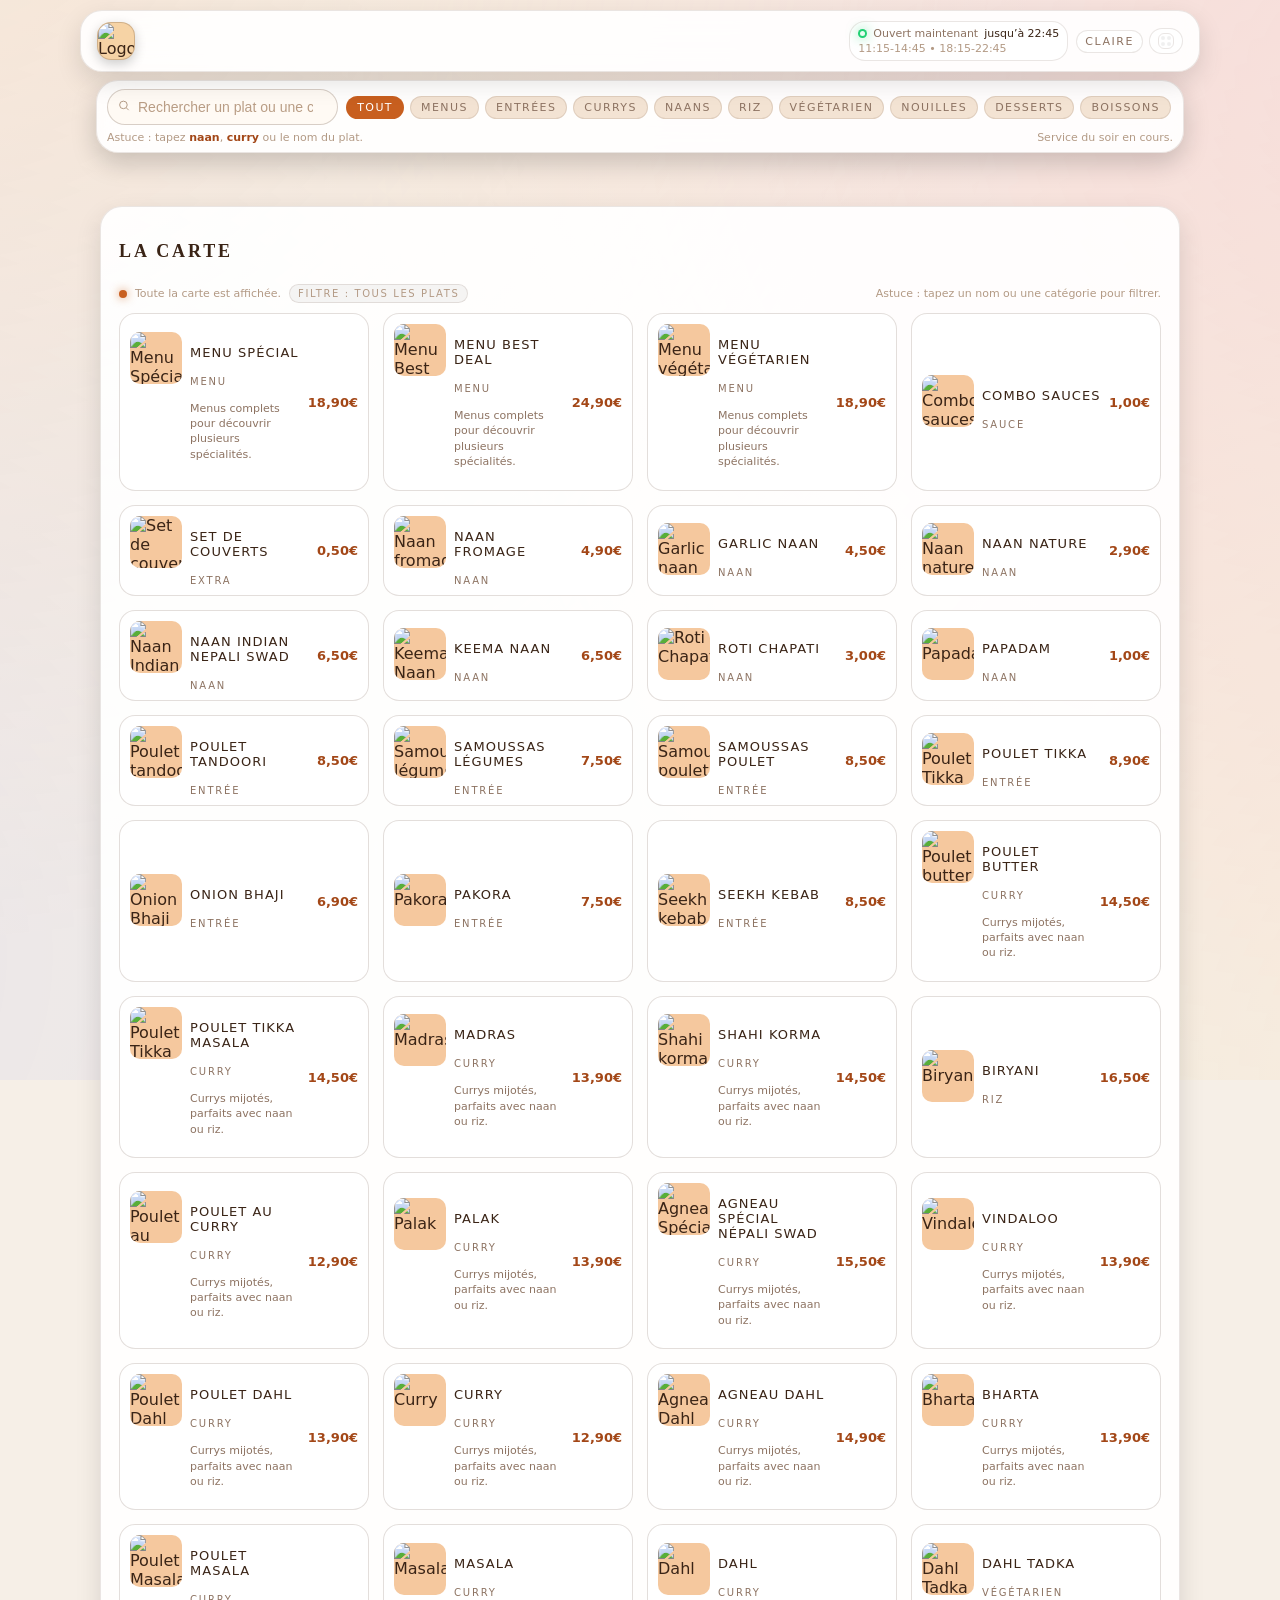
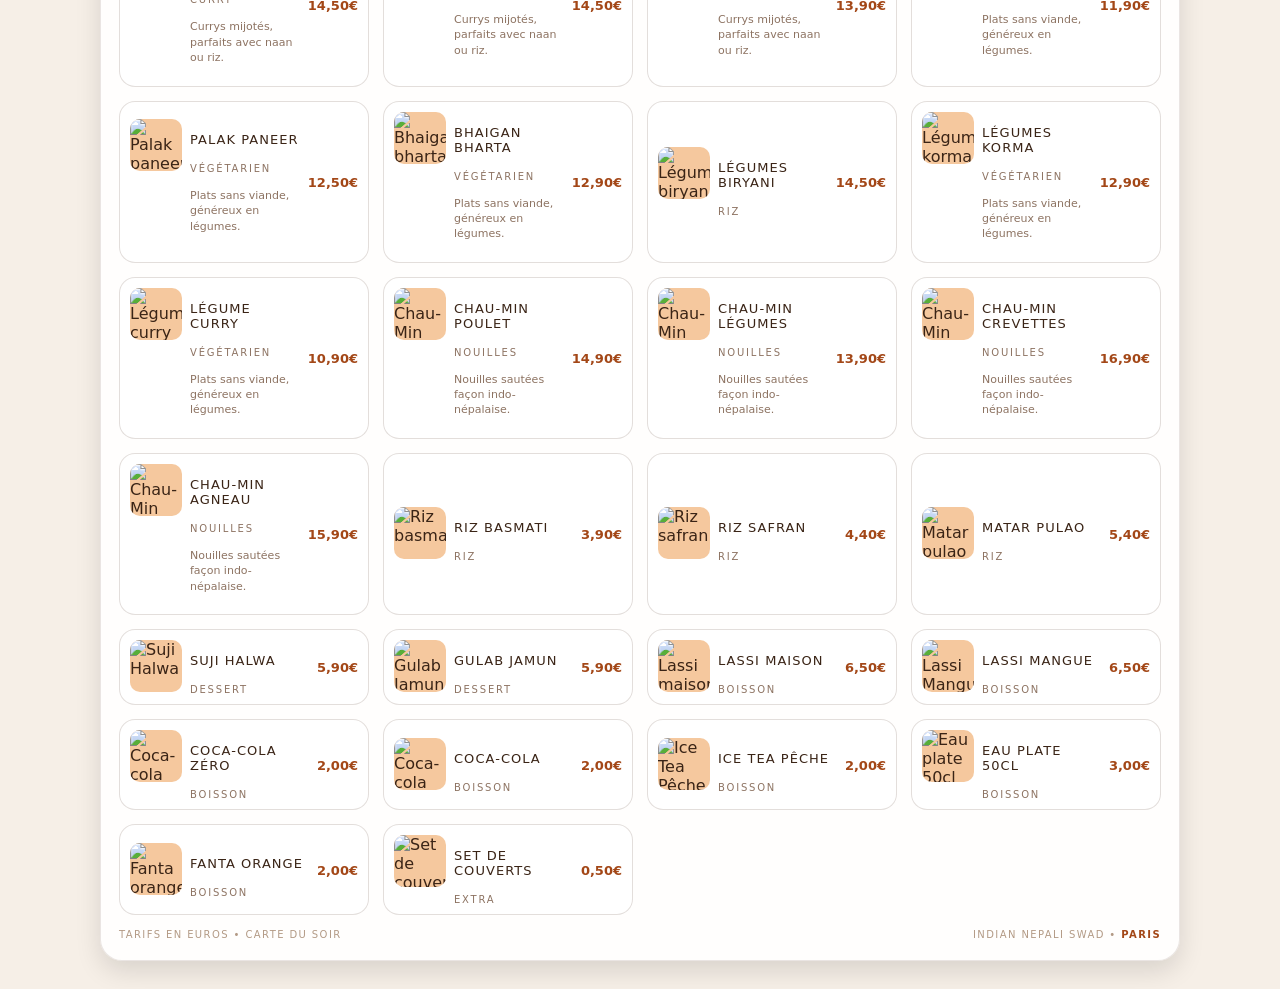
==== commit aee284b4: "Change title and header text in index.html Updated the title and header for the menu page." ====
--- a/menu/index.html
+++ b/menu/index.html
@@ -2,7 +2,7 @@
 <html lang="fr">
 <head>
   <meta charset="UTF-8">
-  <title>Indian Nepali Swad – Carte en ligne</title>
+  <title>Indian Nepali Swad – Menu INS</title>
   <meta name="viewport" content="width=device-width, initial-scale=1">
 
   <style>
@@ -1023,16 +1023,7 @@
   <div class="content-shell">
     <main class="sheet">
       <header class="sheet-header">
-        <h1 class="sheet-title">Carte du soir</h1>
-        <p class="sheet-subtitle">
-          Menus, entrées, currys, naans, plats végétariens, desserts et boissons. Un menu au format
-          “papier”, mais pensé pour mobiles et ordinateurs.
-        </p>
-        <div class="sheet-badge-row">
-          <span class="sheet-badge">Épices maison</span>
-          <span class="sheet-badge">Tandoor &amp; curry</span>
-          <span class="sheet-badge">Cuisine indienne &amp; népalaise</span>
-        </div>
+        <h1 class="sheet-title">La carte</h1>
       </header>
 
       <section class="search-status" aria-live="polite">
